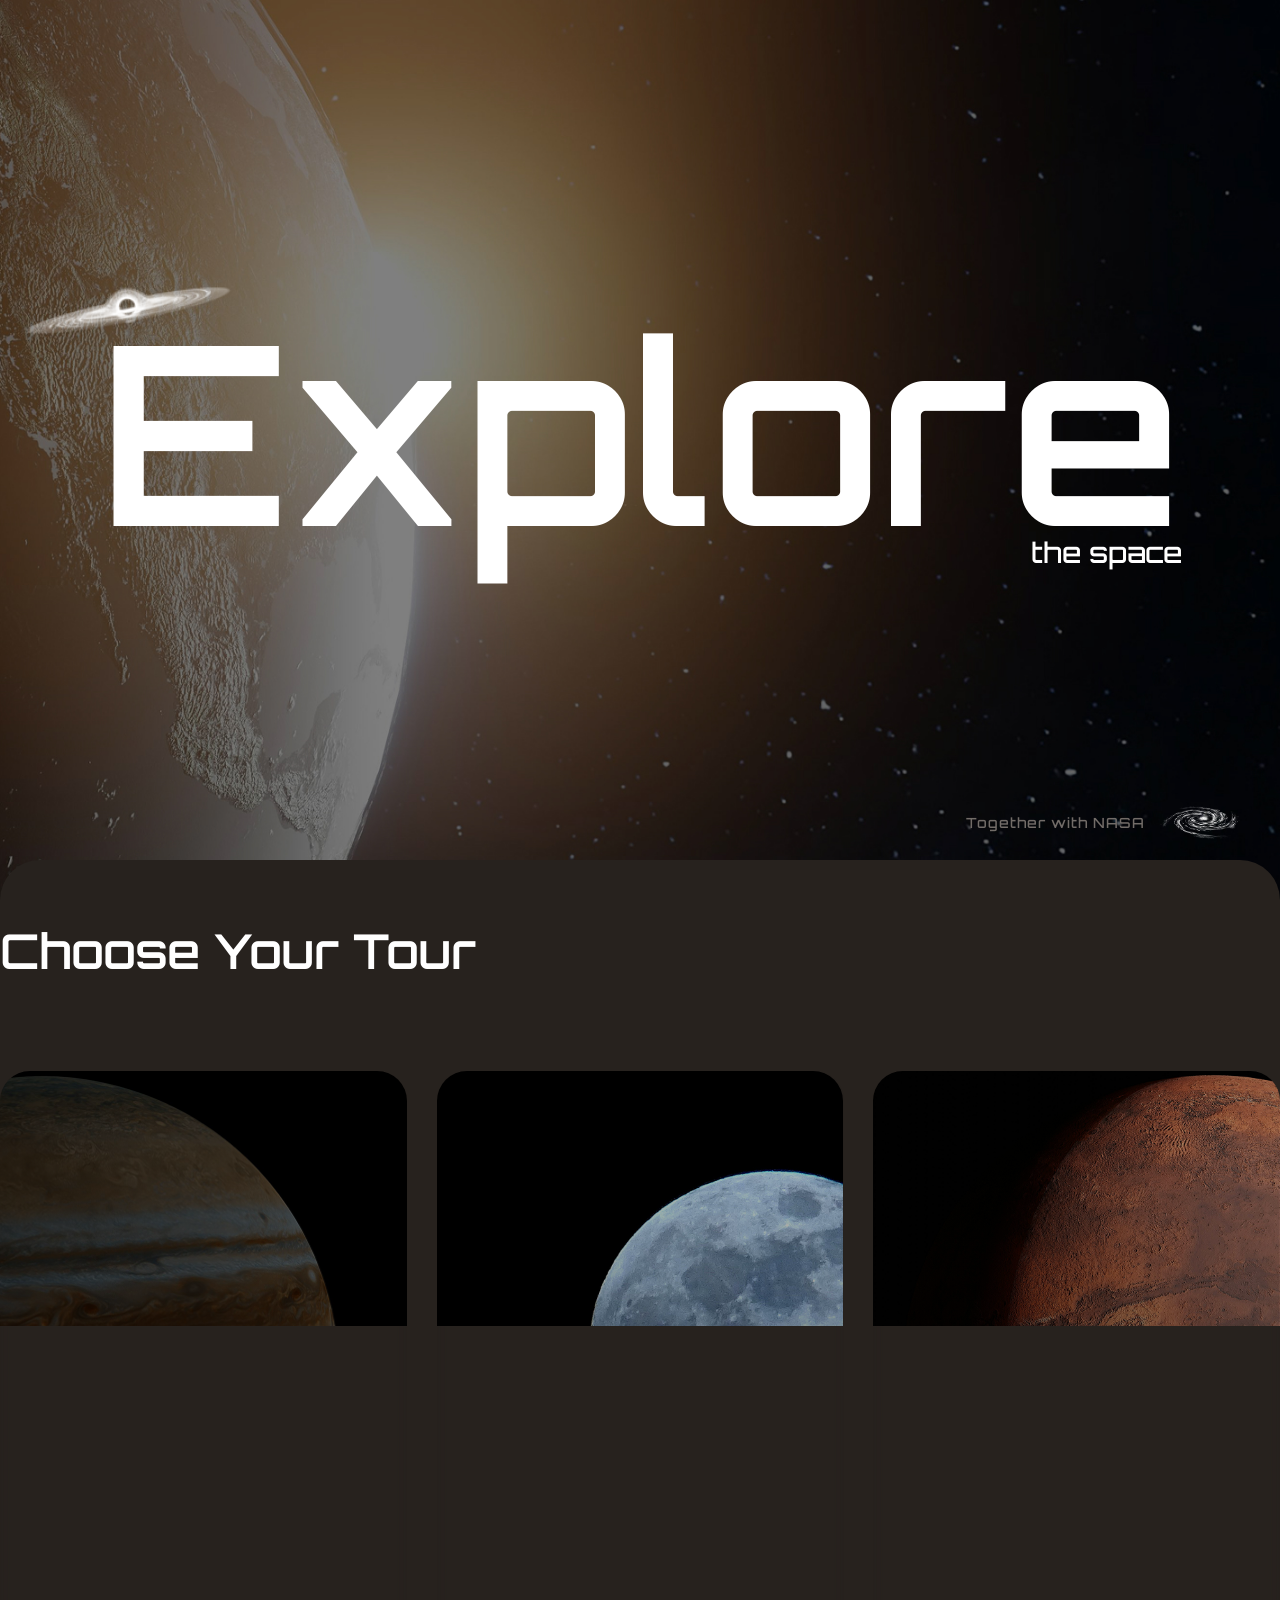
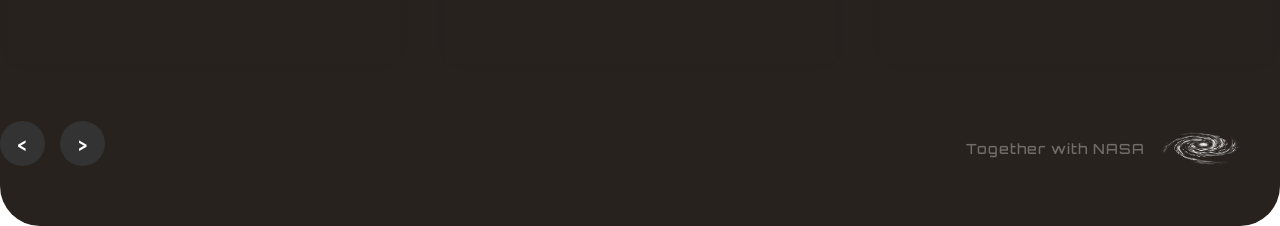
==== index.html @ 26c2b6c4 "s1" ====
<!DOCTYPE html>
<html lang="en">
<head>
    <meta charset="UTF-8">
    <meta name="viewport" content="width=device-width, initial-scale=1.0">
    <title>space</title>

<link rel="preconnect" href="https://fonts.googleapis.com">
<link rel="preconnect" href="https://fonts.gstatic.com" crossorigin>
<link href="https://fonts.googleapis.com/css2?family=Inter:ital,opsz,wght@0,14..32,100..900;1,14..32,100..900&family=Orbitron:wght@400..900&family=Tomorrow:ital,wght@0,100;0,200;0,300;0,400;0,500;0,600;0,700;0,800;0,900;1,100;1,200;1,300;1,400;1,500;1,600;1,700;1,800;1,900&display=swap" rel="stylesheet">

<link rel="stylesheet" href="css/normilize.css">
<link rel="stylesheet" href="css/layout.css">
<link rel="stylesheet" href="css/style.css">
<link rel="stylesheet" href="css/header.css">
<link rel="stylesheet" href="css/s1.css">

</head>
<body id="top">
    <nav>

    </nav>
        <header class="main-header">
    <div class="inside">
        <div class="title-group">
            <img src="img/element.png" alt="planet" class="planet-icon">
            <h1 class="main-title">Explore</h1>
            <span class="subtitle">the space</span>
        </div>
    </div>
    <div class="header-tag">
        <p>Together with NASA</p>
        <img src="img/galaxy.png" alt="galaxy icon">
    </div>
</header>


    <section id="s1">
        <div class="tours">

            <div class="title-wrapper">
   
             <h2 class="section-title">Choose Your Tour</h2>
             <div class="title-line"></div> 
            </div>

            <div class="tours-container">
            <div class="tour-card venus">
                <div class="card-content">
                    <h3>Venus</h3>
                    <p class="tour-date">Starts from 27 March | ⭐ 5.0 (15)</p>
                    <p class="tour-info">Venus is the second planet from the Sun, and the sixth largest planet. It’s the hottest planet in our solar system, so be ready to have a hot weekend!</p>
                </div>
            </div>

            <div class="tour-card moon">
                <div class="card-content">
                    <h3>Moon</h3>
                    <p class="tour-date">Starts from 15 April | ⭐ 4.3 (1498)</p>
                    <p class="tour-info">The Moon is the Earth's only natural satellite. The largest and most massive satellite in the Solar System.</p>
                </div>
                </div>

            <div class="tour-card mars">
                <div class="card-content">
                    <h3>Mars</h3>
                    <p class="tour-date">Starts from 3 March | ⭐ 4.6 (5968)</p>
                    <p class="tour-info">Mars is the fourth planet from the Sun, and the seventh largest. It’s the only planet we know of inhabited entirely by robots. Are you ready to visit them?</p>
                </div>
                </div>
        </div>

        <div class="tours-footer">

            <div class="header-tag">
        <p>Together with NASA</p>
        <img src="img/galaxy.png" alt="galaxy icon">
    </div>

            <div class="slider-controls">
                <button class="prev"> < </button>
                <button class="next"> > </button>
            </div>
        </div>
        </div>
    </section>




    <section id="2">
        <div class="inside">
            
        </div>
    </section>
    <section id="3">
        <div class="inside">
            
        </div>
    </section>
    <footer></footer>


</body>

</html>
---- css/normilize.css ----
*,
*::after, 
*::before {
    box-sizing: border-box; /* ширина блочних включає border i padding*/
    margin: 0;
    padding: 0; /*Внутрішні відступи*/
}
---- css/layout.css ----
:root {
    --main-colour: #27221E;                        /*Колір фону №1*/
    --main-dark-colour: #ccc;                        /*Колір основний для темних блоків*/
    --header-color: #FFFFFF;             /*Колір заголовків*/
     --text-main-color: #000;             /*Колір основного тексту*/
      --header-color-02: #3F3D3D;             /*Колір заголовків №2*/
    --main-dark-colour-02: #414159;                           /*Колір посилань*/
    --button-colour: #1D1D35;                           /*Колір кнопок*/
    --bg-secondary-color: #D5D5DD;               /*Колір фону №2*/
    --mob-padding: 20px;                           /*Відступи до контенту для смартфонів*/
    --tab-padding: 50px;                           /*Відступи до контенту для планшетів*/
    --max-width: 1380px;                           /*Обмеження ширини секції*/
}

html, body {
     font-family: "Inter", sans-serif;
  font-optical-sizing: auto;
  font-weight: weight;
  font-style: normal;
}

em, i, .italic{
    font-style: italic;
}

h1, h2, button {
    font-family: "Orbitron", sans-serif;
  font-optical-sizing: auto;
  font-weight: 600;
  font-style: normal;
}

h3, body, lead, caption {
  font-family: "Tomorrow", sans-serif;
  font-weight: 500;
  font-style: normal;
}


h1 { font-size: 18rem; }
h2 { font-size:1.5rem; }
h3 { font-size: 1.35rem; }
header > .inside, 
footer > .inside,
section > .inside {
    max-width: var(--max-width);
    margin-left: auto;
    margin-right: auto;
    padding-left: var(--tab-padding);
    padding-right: var(--tab-padding);
}

@media (max-width: 640px) {

    header > .inside, 
    footer > .inside,
    section > .inside {
        padding-left: var(--mob-padding);
        padding-right: var(--mob-padding);
}
}
---- css/header.css ----
.main-header {
    background-image: url('../img/space-bg.jpg'); 
    background-size: cover;
    background-position: center;
    background-repeat: no-repeat;
    min-height: 100vh; 
    display: flex;
    align-items: center;
    justify-content: center;
    position: relative;
    width: 100%;

}
.title-group {
    display: inline-flex;
    flex-direction: column; 
    align-items: flex-end; 
    position: relative;  
}

.planet-icon {
    position: absolute; 
    top: -100px;  
    left: -100px; 
    width: 250px; 
    height: 150px;  
    filter: brightness(1.2); 
}

.main-title {
    font-family: 'Orbitron', sans-serif; 
    font-size: 250px;
    color: white;
    margin: 0;
    line-height: 0.8; 
}

.subtitle {
    font-family: 'Orbitron', sans-serif;
    font-size: 28px;
    color: white; 
    text-transform: lowercase;
    margin-top: 5px; 
}

.header-tag {
    position: absolute; 
    bottom: 60px;
    right: 40px;
    display: flex;     
    align-items: center;
    gap: 15px;          
}

.header-tag p {
    color: #726C68; 
    font-family: 'Orbitron', sans-serif;
    font-size: 14px;
    letter-spacing: 1px;
    margin: 0;
}

.header-tag img {
    width: 80px;       
    height: auto;
}

@media (max-width: 1024px) {
    .main-title {
        font-size: 12vw; 
    }
    .planet-icon {
        width: 50px;
        top: 0;
    }
}

@media (max-width: 600px) {
    .main-title {
        font-size: 15vw; 
    }
    
    .subtitle {
        font-size: 16px; 
    }

    .planet-icon {
        width: 40px; 
        right: 0;
    }

    .header-tag {
        bottom: 15px;
        right: 15px;
        gap: 8px;
    }
    
    .header-tag p {
        font-size: 10px; 
    }
    
    .header-tag img {
        width: 30px;
    }
}
---- css/s1.css ----
.tours {
    background-color: var(--main-colour, #1D1915); 
    border-radius: 40px;       
    padding: 60px 0;           
    margin-top: -40px;       
    position: relative;     
    z-index: 5;             
}

.title-wrapper {
    display: flex;        
    align-items: center; 
    gap: 30px;             
    margin-bottom: 50px;   
}

.section-title {
    font-size: 3rem;     
    white-space: nowrap;   
    color: var(--header-color);
}

.title-line {
    flex-grow: 1;          
    height: 1px;
}


.tours-container {
    display: flex;
    justify-content: center; 
    gap: 30px;              
    margin-top: 40px;
}

.tour-card {
    background-image: linear-gradient(rgba(0,0,0,0.35), rgba(0,0,0,0.35));
    background-size: cover;
    background-position: center;
    background-repeat: no-repeat;
    backdrop-filter: blur(5px); 


    border-radius: 30px;
    padding: 30px;
    flex: 1;
    max-width: 430px;
    min-height: 600px;
    display: flex;
    flex-direction: column;
    justify-content: flex-end;
    overflow: hidden;
}


.venus { 
    background-image: linear-gradient(rgba(0,0,0,0.2), rgba(0,0,0,0.7)), 
                      url('../img/venus.png'); 
}

.moon { 
    background-image: linear-gradient(rgba(0,0,0,0.2), rgba(0,0,0,0.7)), 
                      url('../img/moon.png'); 
}

.mars { 
    background-image: linear-gradient(rgba(0,0,0,0.2), rgba(0,0,0,0.7)), 
                      url('../img/mars.png'); 
}



.section-title {
    font-size: 3rem;
    margin-bottom: 40px;
    
}





.tours-footer {
    display: flex;
    justify-content: space-between; 
    align-items: center;
    margin-top: 50px;
}


.slider-controls {
    display: flex;
    gap: 15px;           
}

.slider-controls button {
    background-color: #333;  
    color: white;
    border: none;
    border-radius: 50%;    
    width: 45px;
    height: 45px;
    font-size: 18px;
    cursor: pointer;
    transition: 0.3s;
    display: flex;
    align-items: center;
    justify-content: center;
}
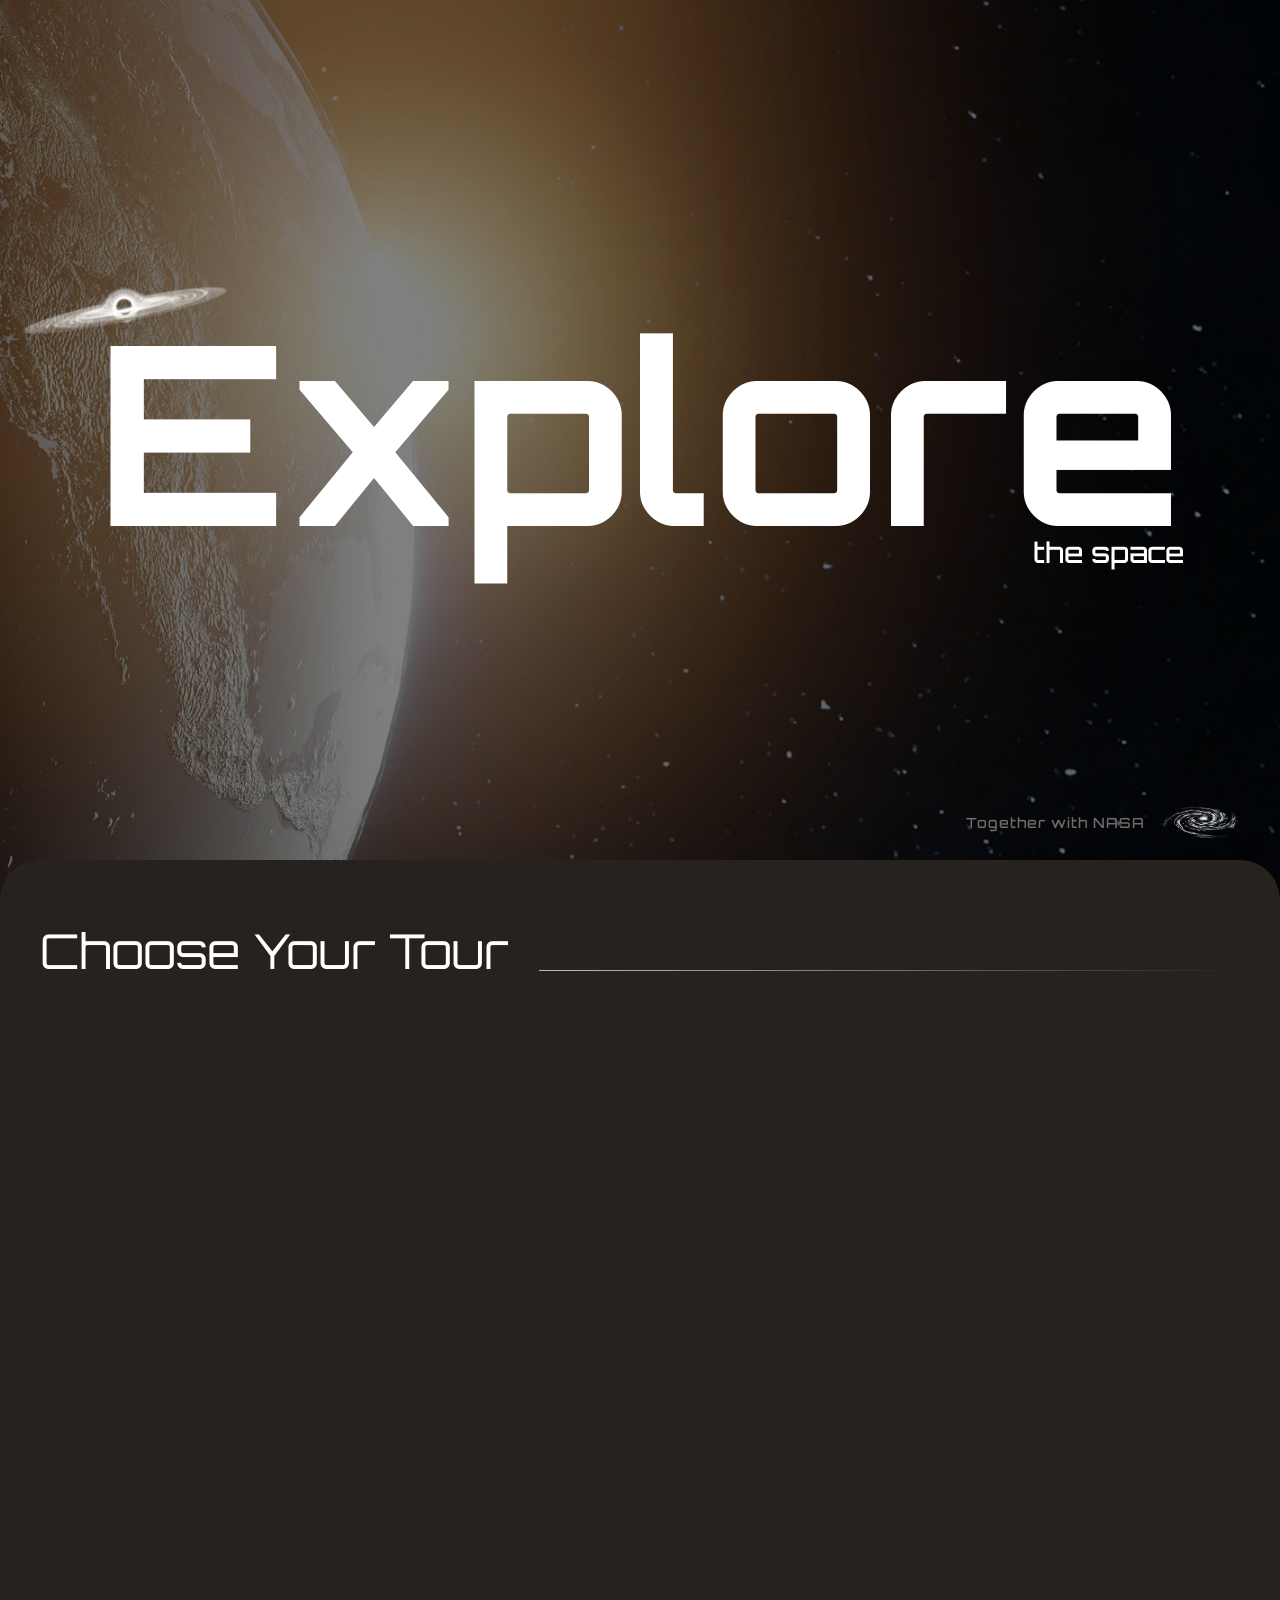
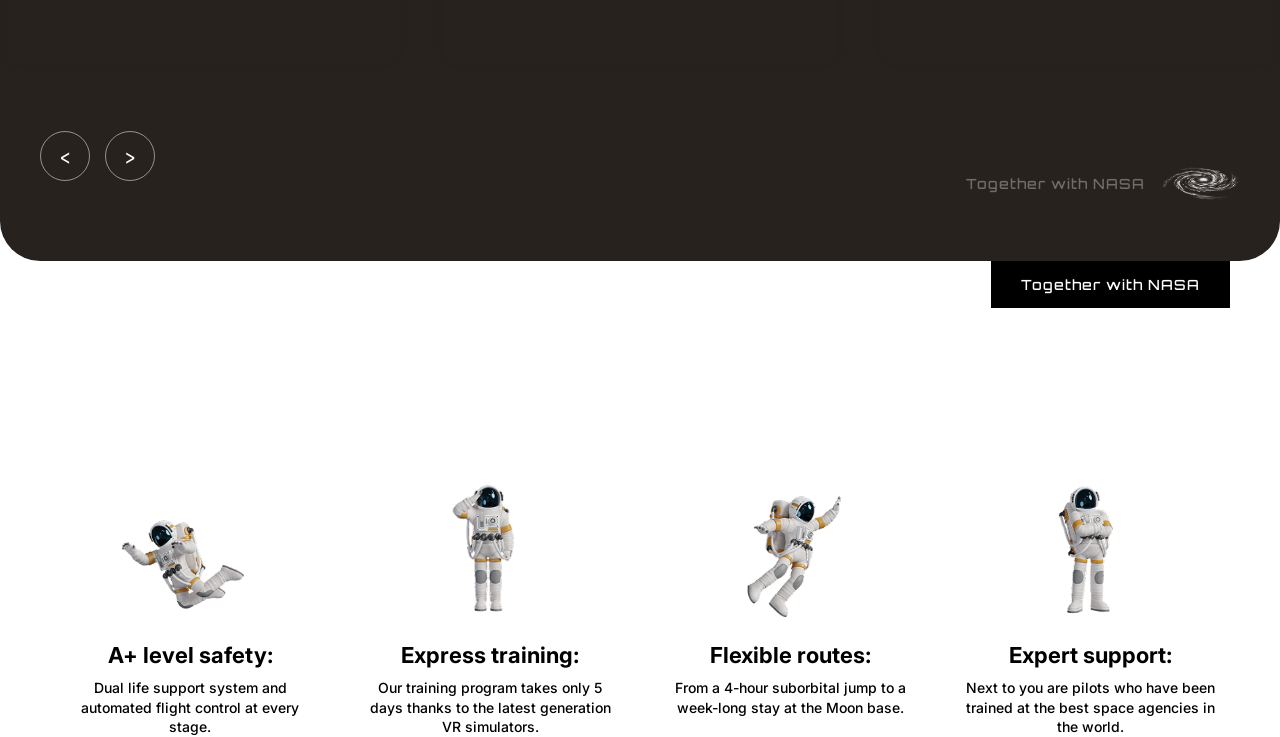
==== commit a4bcef2e: "s2" ====
--- a/index.html
+++ b/index.html
@@ -14,6 +14,7 @@
 <link rel="stylesheet" href="css/style.css">
 <link rel="stylesheet" href="css/header.css">
 <link rel="stylesheet" href="css/s1.css">
+<link rel="stylesheet" href="css/s2.css">
 
 </head>
 <body id="top">
@@ -90,9 +91,52 @@
 
     <section id="2">
         <div class="inside">
+            <div class="why-us-header">
+            <div class="title-wrapper">
+                <h2 class="section-title">Why Us?</h2>
+                <div class="title-line"></div>
+            </div>
             
+            <div class="nasa-black-box">
+                Together with NASA
+            </div>
+        </div>
+
+
+            <div class="features-grid">
+            
+            <div class="feature-item">
+                <img src="img/astro1.png" alt="Safety">
+                <h3>A+ level safety:</h3>
+                <p>Dual life support system and automated flight control at every stage.</p>
+            </div>
+
+            <div class="feature-item">
+                <img src="img/astro2.png" alt="Training">
+                <h3>Express training:</h3>
+                <p>Our training program takes only 5 days thanks to the latest generation VR simulators.</p>
+            </div>
+
+            <div class="feature-item">
+                <img src="img/astro3.png" alt="Routes">
+                <h3>Flexible routes:</h3>
+                <p>From a 4-hour suborbital jump to a week-long stay at the Moon base.</p>
+            </div>
+
+            <div class="feature-item">
+                <img src="img/astro4.png" alt="Support">
+                <h3>Expert support:</h3>
+                <p>Next to you are pilots who have been trained at the best space agencies in the world.</p>
+            </div>
+
+        </div>
         </div>
     </section>
+
+
+
+
+
     <section id="3">
         <div class="inside">
             
--- a/css/layout.css
+++ b/css/layout.css
@@ -23,14 +23,28 @@
     font-style: italic;
 }
 
-h1, h2, button {
+h1, {
     font-family: "Orbitron", sans-serif;
   font-optical-sizing: auto;
   font-weight: 600;
   font-style: normal;
 }
 
-h3, body, lead, caption {
+h2, button {
+    font-family: "Orbitron", sans-serif;
+  font-optical-sizing: auto;
+  font-weight: 200;
+  font-style: normal;
+}
+
+h3 {
+  font-family: "Tomorrow", sans-serif;
+  font-weight: 500;
+  font-style: medium;
+}
+
+
+body, lead, caption {
   font-family: "Tomorrow", sans-serif;
   font-weight: 500;
   font-style: normal;
--- a/css/s1.css
+++ b/css/s1.css
@@ -4,28 +4,33 @@
 .tours {
     background-color: var(--main-colour, #1D1915); 
     border-radius: 40px;       
-    padding: 60px 0;           
-    margin-top: -40px;       
+    padding: 60px 0 80px;           
+    margin-top: -40px;      
     position: relative;     
-    z-index: 5;             
-}
+    z-index: 5;        
+}     
+           
+
 
 .title-wrapper {
     display: flex;        
     align-items: center; 
-    gap: 30px;             
+    gap: 30px;      
+    padding: 0 40px;       
     margin-bottom: 50px;   
 }
 
 .section-title {
-    font-size: 3rem;     
+    font-size: 3.5rem;     
     white-space: nowrap;   
     color: var(--header-color);
+    margin: 0;
 }
 
 .title-line {
     flex-grow: 1;          
     height: 1px;
+    background: linear-gradient(90deg, rgba(255,255,255,0.7) 0%, rgba(255,255,255,0) 100%);
 }
 
 
@@ -87,23 +92,24 @@
     display: flex;
     justify-content: space-between; 
     align-items: center;
-    margin-top: 50px;
+    margin-top: 60px;
+    padding: 0 40px; 
 }
 
 
 .slider-controls {
     display: flex;
-    gap: 15px;           
+    gap: 15px;      
 }
 
 .slider-controls button {
-    background-color: #333;  
-    color: white;
-    border: none;
-    border-radius: 50%;    
-    width: 45px;
-    height: 45px;
-    font-size: 18px;
+    background: transparent;  
+    color:var(--header-color,#FFFFFF);         
+    border: 1px solid rgba(255,255,255,0.5); 
+    border-radius: 50%;     
+    width: 50px;            
+    height: 50px;
+    font-size: 20px;        
     cursor: pointer;
     transition: 0.3s;
     display: flex;
@@ -111,3 +117,42 @@
     justify-content: center;
 }
 
+.card-content {
+    display: flex;
+    flex-direction: column;
+}
+
+.card-content h3 {
+    font-family: 'Tomorrow', sans-serif;
+    font-size: 28px;
+    margin-top: auto;
+    font-weight: 500;
+    margin-bottom: 8px;
+    color: var(--header-color,#FFFFFF);
+}
+
+
+.tour-date {
+    font-family: 'Inter', sans-serif;
+    font-size: 18px;
+    font-weight: 200;
+    color:var(--header-color,#FFFFFF);
+    margin-bottom: 15px;
+    display: flex;
+    align-items: center;
+    gap: 8px;
+}
+
+
+
+.tour-info {
+    font-family: 'Inter', sans-serif;
+    color:var(--header-color,#FFFFFF);
+    font-size: 14px;
+    font-weight: 200;
+    line-height: 1.5;      
+    max-width: 90%;      
+    height: 65px; 
+    overflow: hidden;
+}
+
--- a/css/s2.css
+++ b/css/s2.css
@@ -0,0 +1,87 @@
+.why-us {
+    background-color: var(--header-color,#FFFFFF); 
+    padding: 80px 0;
+    color: var(--text-main-color, #000); 
+}
+
+
+.why-us-header {
+    display: flex;
+    justify-content: space-between;
+    align-items: flex-start;
+    margin-bottom: 60px;
+}
+
+.why-us .title-wrapper {
+    flex-grow: 1;
+    margin-bottom: 0;
+}
+
+
+.why-us .title-line {
+    background: linear-gradient(90deg, #000 0%, rgba(0,0,0,0) 100%);
+}
+.why-us .section-title {
+    font-size: 3.5rem;     
+    white-space: nowrap;   
+    color: var(--text-main-color, #000);
+    margin: 0
+}
+
+
+.nasa-black-box {
+    background-color: var(--text-main-color, #000);
+    color: var(--header-color,#FFFFFF);
+    padding: 15px 30px;
+    font-family: 'Orbitron', sans-serif;
+    font-size: 14px;
+    letter-spacing: 1px;
+    margin-left: 40px;
+}
+
+
+.features-grid {
+    display: flex;
+    justify-content: space-between;
+    gap: 20px;
+}
+
+.feature-item {
+    flex: 1;
+    text-align: center; 
+    display: flex;
+    flex-direction: column;
+    align-items: center;
+}
+
+.feature-item img {
+    height: 150px; 
+    width: auto;
+    margin-bottom: 20px;
+}
+
+.feature-item h3 {
+    font-family: "Inter", sans-serif;
+    font-weight: 700;
+    font-size: 22px;
+    margin-bottom: 10px;
+    color: var(--text-main-color, #000);
+}
+
+.feature-item p {
+    font-family: "Inter", sans-serif;
+    font-size: 14px;
+    line-height: 1.4;
+    color: var(--text-main-color, #000);
+    max-width: 250px; 
+}
+
+.why-us .title-line {
+    background: linear-gradient(90deg, #000 0%, rgba(0,0,0,0) 100%);
+}
+.why-us .section-title {
+    font-size: 3.5rem;     
+    white-space: nowrap;   
+    color: var(--text-main-color, #000);
+    margin: 0
+}
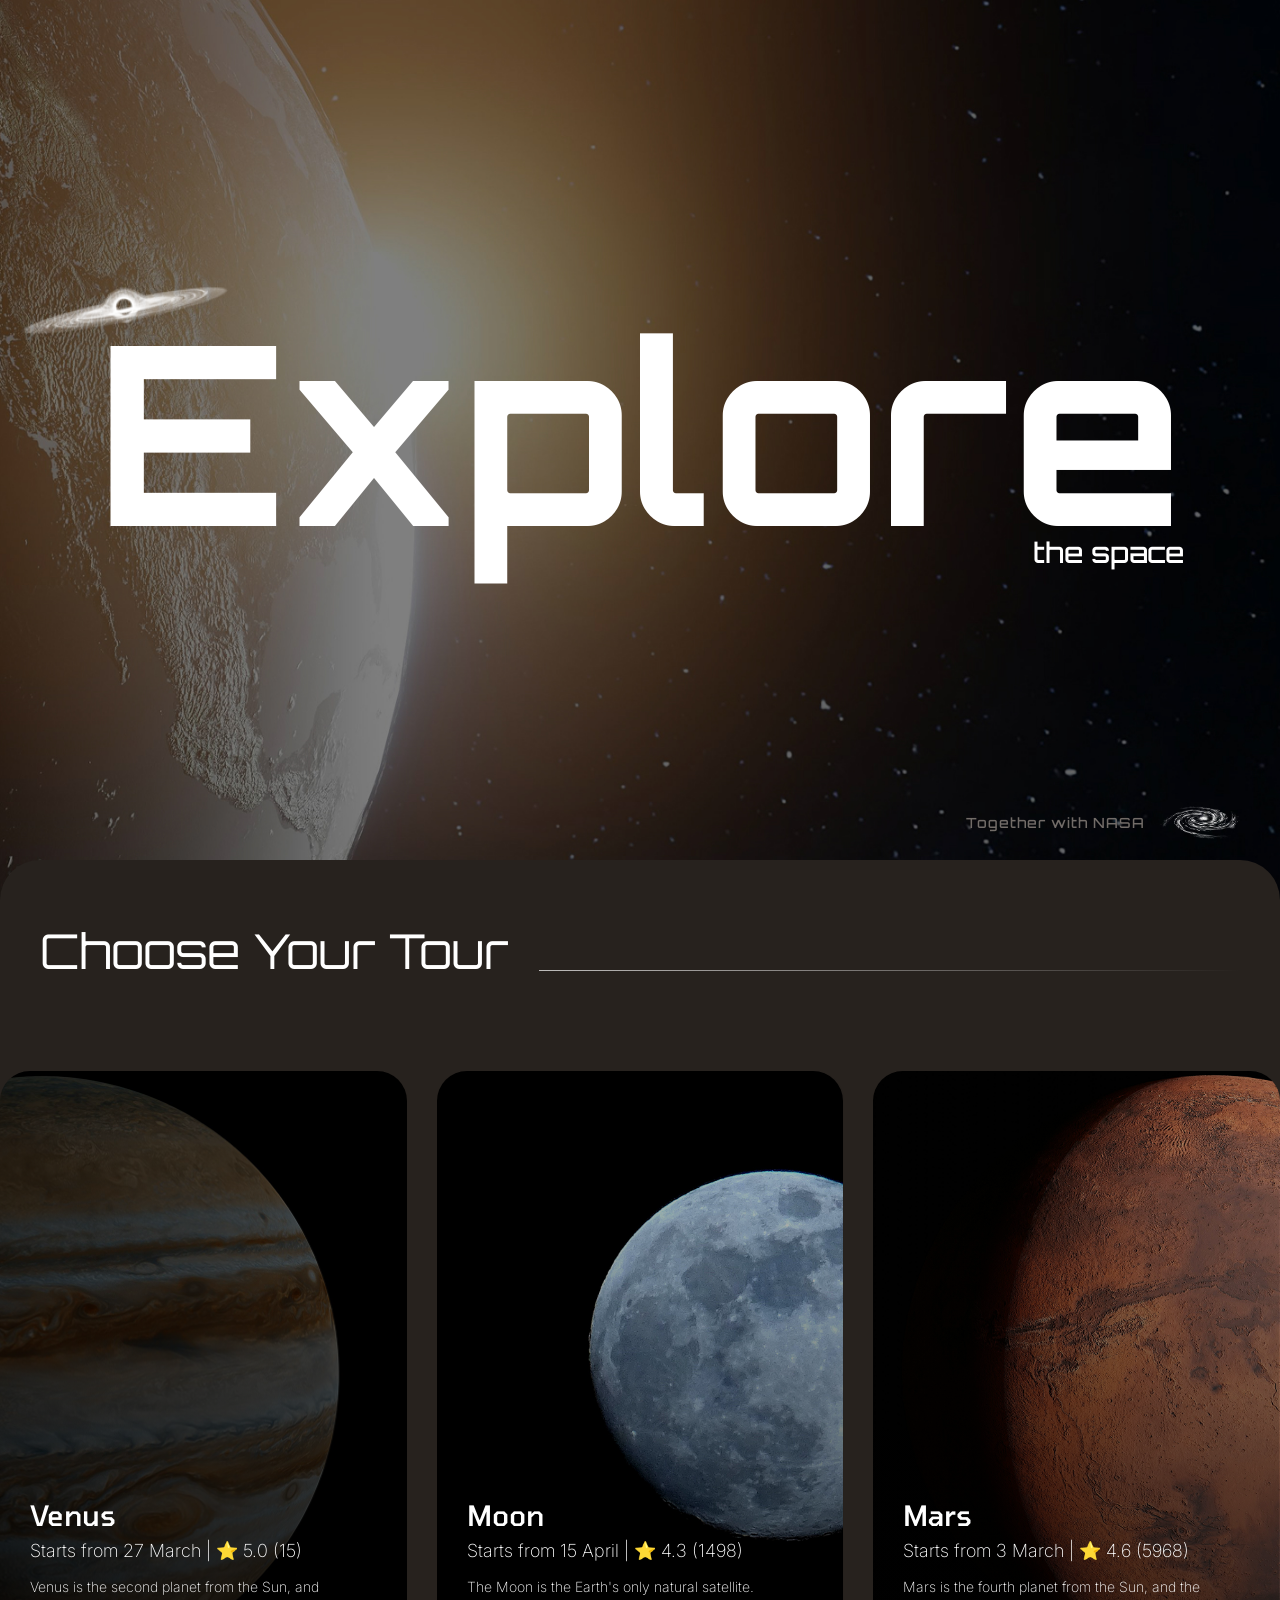
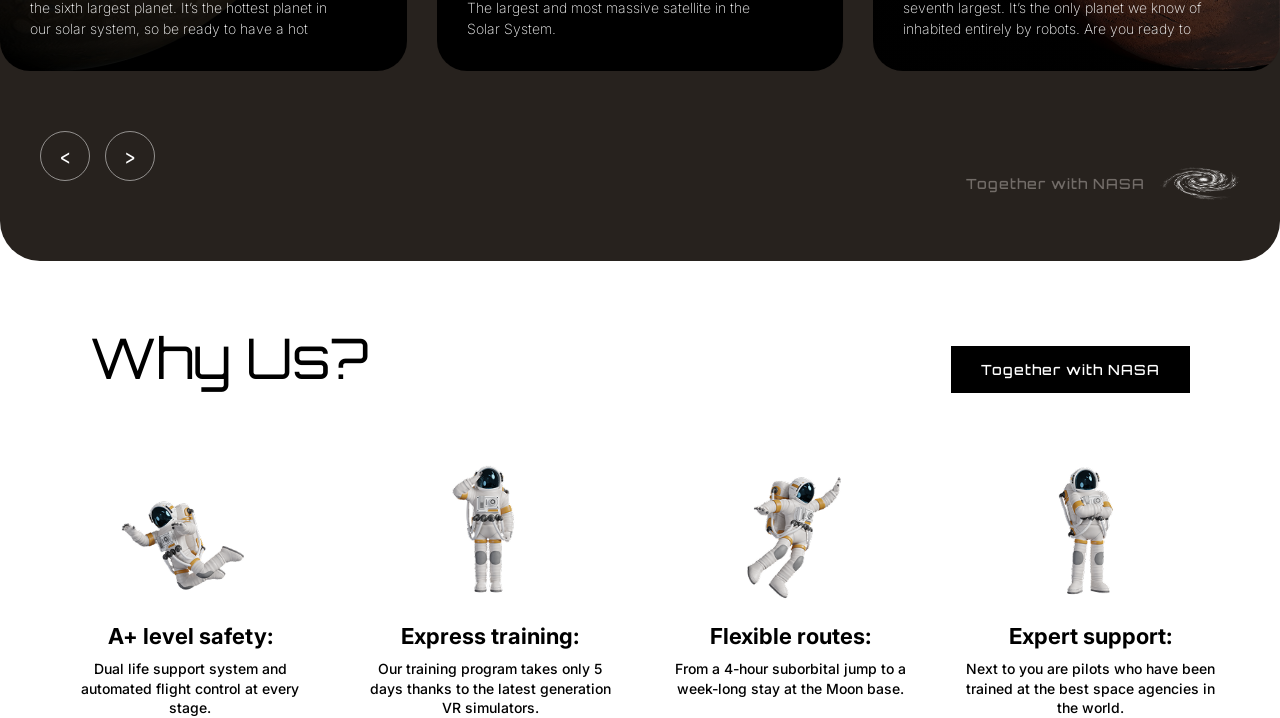
==== commit 17c9e6d5: "new s2" ====
--- a/index.html
+++ b/index.html
@@ -89,12 +89,12 @@
 
 
 
-    <section id="2">
+    <section id="s2">
         <div class="inside">
+            <div class="s2-title-line"></div>
             <div class="why-us-header">
-            <div class="title-wrapper">
-                <h2 class="section-title">Why Us?</h2>
-                <div class="title-line"></div>
+            <div class="s2-title-wrapper">
+                <h2 class="s2-section-title">Why Us?</h2>
             </div>
             
             <div class="nasa-black-box">
@@ -137,7 +137,7 @@
 
 
 
-    <section id="3">
+    <section id="s3">
         <div class="inside">
             
         </div>
--- a/css/s2.css
+++ b/css/s2.css
@@ -1,31 +1,37 @@
-.why-us {
-    background-color: var(--header-color,#FFFFFF); 
-    padding: 80px 0;
-    color: var(--text-main-color, #000); 
-}
+
+
 
 
 .why-us-header {
     display: flex;
     justify-content: space-between;
-    align-items: flex-start;
+    align-items: flex-end;
+    padding: 0 40px;
+    margin-top: 60px;
     margin-bottom: 60px;
+    width: 100%;     
 }
 
-.why-us .title-wrapper {
+.s2-title-wrapper {
+   display: flex;         
+    align-items: center;  
+    gap: 30px;            
     flex-grow: 1;
-    margin-bottom: 0;
 }
 
 
-.why-us .title-line {
-    background: linear-gradient(90deg, #000 0%, rgba(0,0,0,0) 100%);
+.s2-title-line {
+  flex-grow: 1;          
+    height: 1px;
+    background: linear-gradient(90deg, rgba(255,255,255,0) 0%, rgba(255,255,255,0.7) 100%);
 }
-.why-us .section-title {
+
+
+.s2-section-title {
     font-size: 3.5rem;     
-    white-space: nowrap;   
+ 
     color: var(--text-main-color, #000);
-    margin: 0
+    margin: 0;
 }
 
 
@@ -75,13 +81,3 @@
     color: var(--text-main-color, #000);
     max-width: 250px; 
 }
-
-.why-us .title-line {
-    background: linear-gradient(90deg, #000 0%, rgba(0,0,0,0) 100%);
-}
-.why-us .section-title {
-    font-size: 3.5rem;     
-    white-space: nowrap;   
-    color: var(--text-main-color, #000);
-    margin: 0
-}
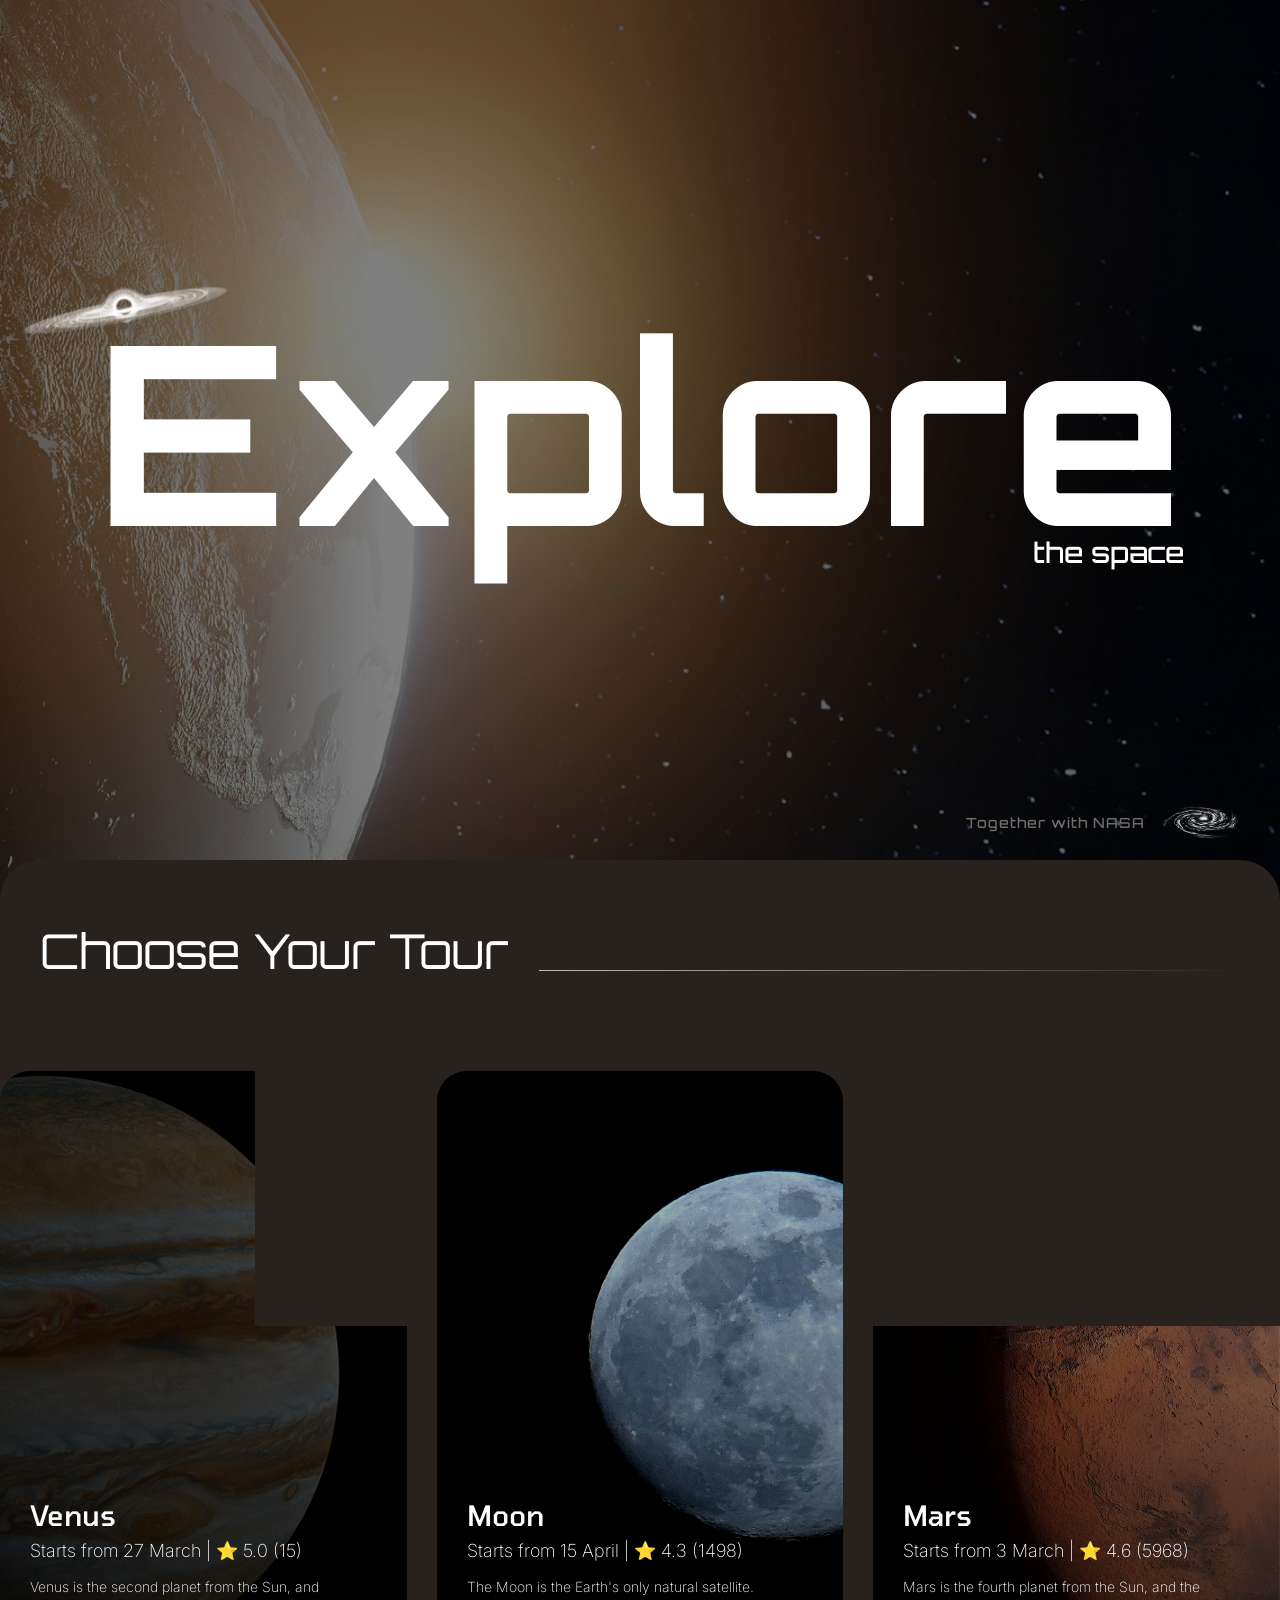
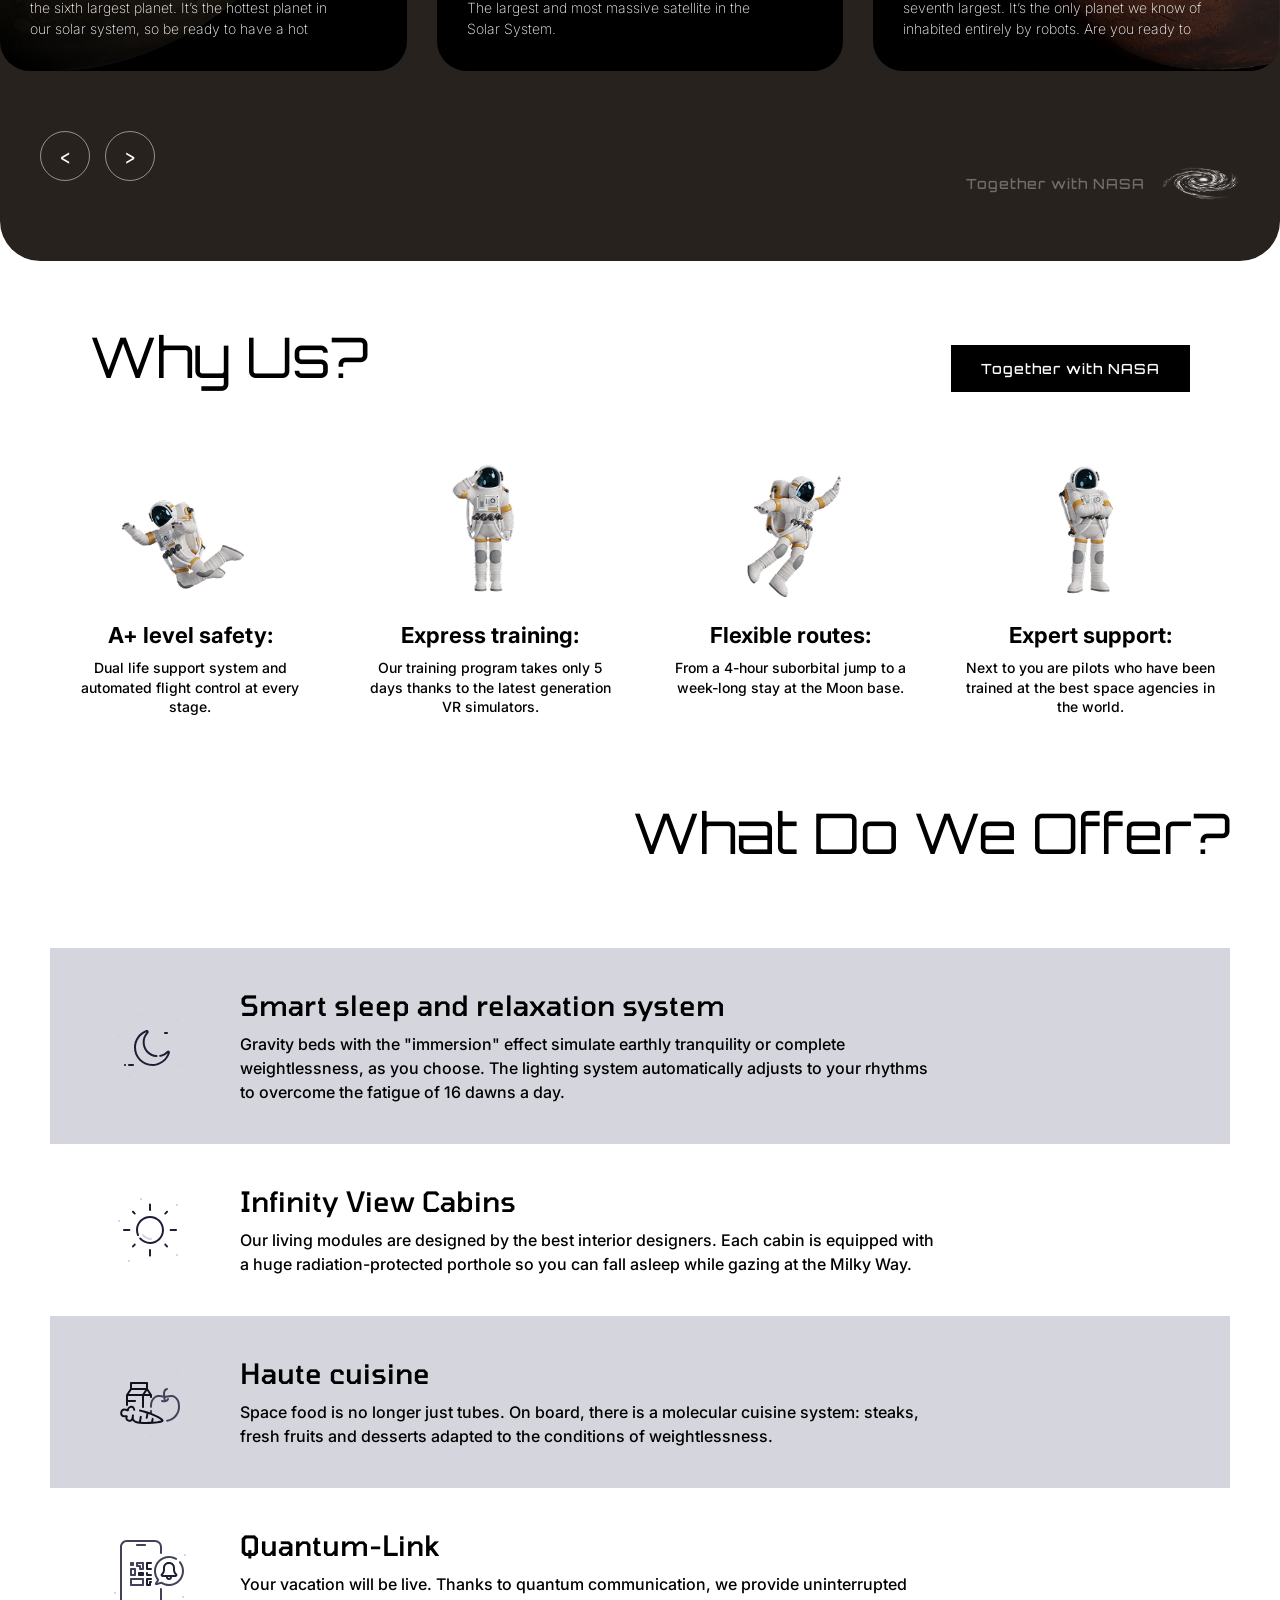
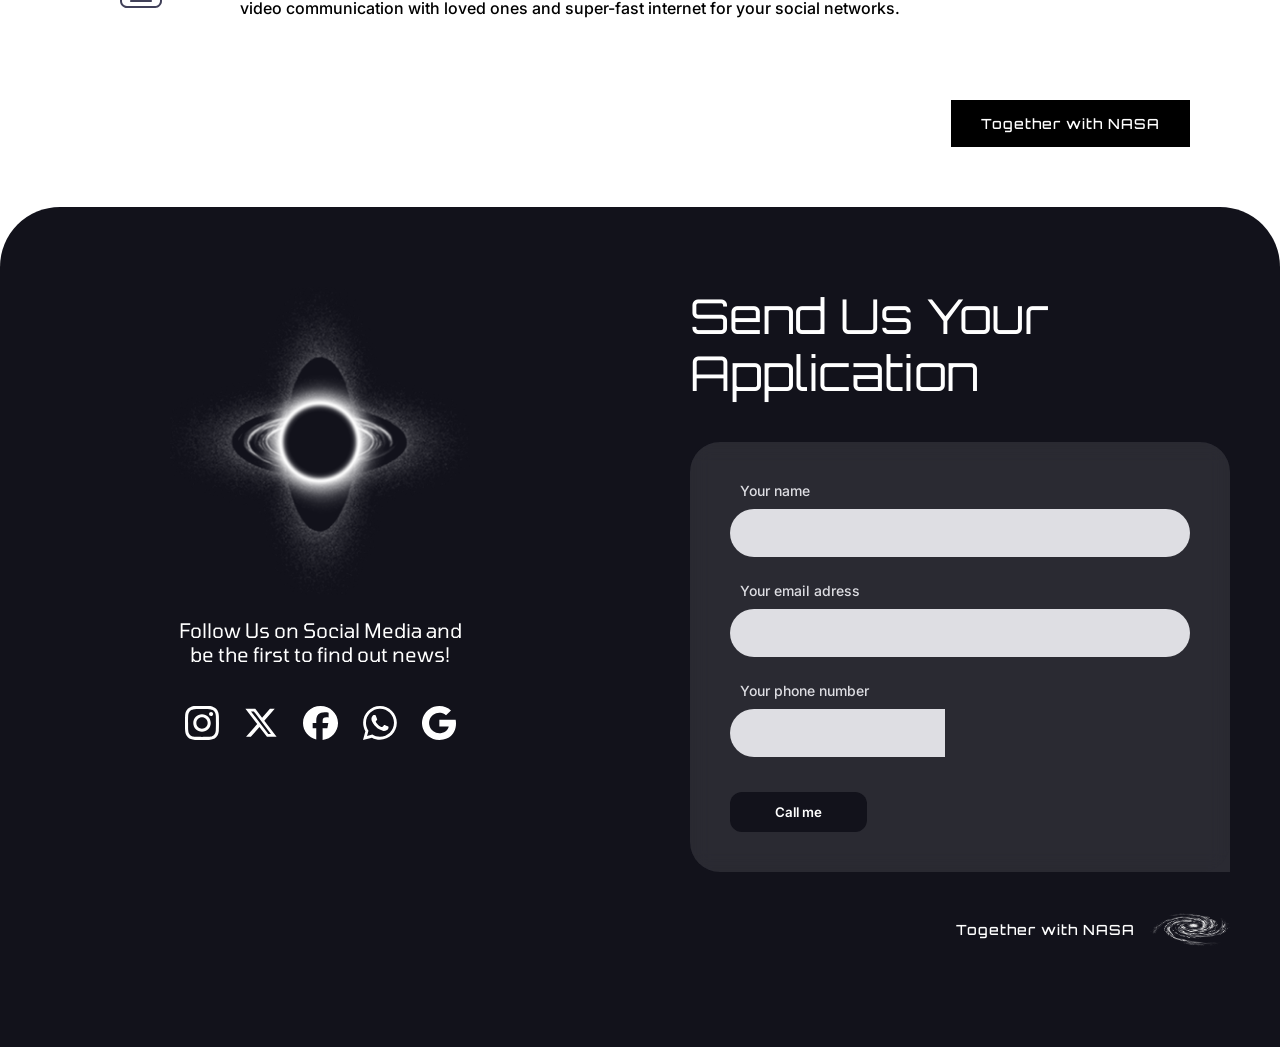
==== commit 3d0e73f6: "footer" ====
--- a/index.html
+++ b/index.html
@@ -15,6 +15,8 @@
 <link rel="stylesheet" href="css/header.css">
 <link rel="stylesheet" href="css/s1.css">
 <link rel="stylesheet" href="css/s2.css">
+<link rel="stylesheet" href="css/s3.css">
+<link rel="stylesheet" href="css/footer.css">
 
 </head>
 <body id="top">
@@ -91,7 +93,6 @@
 
     <section id="s2">
         <div class="inside">
-            <div class="s2-title-line"></div>
             <div class="why-us-header">
             <div class="s2-title-wrapper">
                 <h2 class="s2-section-title">Why Us?</h2>
@@ -139,10 +140,98 @@
 
     <section id="s3">
         <div class="inside">
+            <div class="offer-header">
+            <h2 class="s3-section-title">What Do We Offer?</h2>
+        </div>
+
+        <div class="offers-list">
+            <div class="offer-item active"> <img src="img/moon.svg" alt="Sleep">
+                <div class="offer-text">
+                    <h3>Smart sleep and relaxation system</h3>
+                    <p>Gravity beds with the "immersion" effect simulate earthly tranquility or complete weightlessness, as you choose. The lighting system automatically adjusts to your rhythms to overcome the fatigue of 16 dawns a day.</p>
+                </div>
+            </div>
+
+            <div class="offer-item">
+                <img src="img/sun.svg" alt="Cabins">
+                <div class="offer-text">
+                    <h3>Infinity View Cabins</h3>
+                    <p>Our living modules are designed by the best interior designers. Each cabin is equipped with a huge radiation-protected porthole so you can fall asleep while gazing at the Milky Way.</p>
+                </div>
+            </div>
+
+            <div class="offer-item active">
+                <img src="img/food.svg" alt="Cuisine">
+                <div class="offer-text">
+                    <h3>Haute cuisine</h3>
+                    <p>Space food is no longer just tubes. On board, there is a molecular cuisine system: steaks, fresh fruits and desserts adapted to the conditions of weightlessness.</p>
+                </div>
+            </div>
+
+            <div class="offer-item">
+                <img src="img/application.svg" alt="Quantum">
+                <div class="offer-text">
+                    <h3>Quantum-Link</h3>
+                    <p>Your vacation will be live. Thanks to quantum communication, we provide uninterrupted video communication with loved ones and super-fast internet for your social networks.</p>
+                </div>
+            </div>
+        </div>
+
+        <div class="offer-footer">
+            <div class="nasa-black-box">Together with NASA</div>
+        </div>
+        </div>
+    </section>
+
+
+
+    <footer>
+
+        <div class="inside footer-container">
+        
+        <div class="footer-left">
+            <div class="black-hole-img">
+                <img src="img/black-hole.png" alt="Black Hole">
+            </div>
+            <p>Follow Us on Social Media and be the first to find out news!</p>
+            <div class="social-icons">
+                <a href="#"><img src="img/inst.svg" alt="Instagram"></a>
+                <a href="#"><img src="img/x.svg" alt="X"></a>
+                <a href="#"><img src="img/fb.svg" alt="Facebook"></a>
+                <a href="#"><img src="img/wa.svg" alt="WhatsApp"></a>
+                <a href="#"><img src="img/google.svg" alt="Google"></a>
+            </div>
+        </div>
+
+        <div class="footer-right">
+            <h2 class="footer-title">Send Us Your Application</h2>
             
-        </div>
-    </section>
-    <footer></footer>
+            <form class="application-form">
+                <div class="input-group">
+                    <label>Your name</label>
+                    <input type="text" placeholder="">
+                </div>
+                <div class="input-group">
+                    <label>Your email adress</label>
+                    <input type="email" placeholder="">
+                </div>
+                <div class="input-group">
+                    <label>Your phone number</label>
+                    <input type="tel" placeholder="">
+                </div>
+                <button type="submit" class="btn-call">Call me</button>
+            </form>
+
+            <div class="footer-nasa">
+                <span>Together with NASA</span>
+                <img src="img/galaxy.png" alt="galaxy icon">
+            </div>
+        </div>
+
+    </div>
+
+        
+    </footer>
 
 
 </body>
--- a/css/layout.css
+++ b/css/layout.css
@@ -7,6 +7,7 @@
     --main-dark-colour-02: #414159;                           /*Колір посилань*/
     --button-colour: #1D1D35;                           /*Колір кнопок*/
     --bg-secondary-color: #D5D5DD;               /*Колір фону №2*/
+    --main-dark-colour: #0F101D; 
     --mob-padding: 20px;                           /*Відступи до контенту для смартфонів*/
     --tab-padding: 50px;                           /*Відступи до контенту для планшетів*/
     --max-width: 1380px;                           /*Обмеження ширини секції*/
--- a/css/s2.css
+++ b/css/s2.css
@@ -17,13 +17,6 @@
     align-items: center;  
     gap: 30px;            
     flex-grow: 1;
-}
-
-
-.s2-title-line {
-  flex-grow: 1;          
-    height: 1px;
-    background: linear-gradient(90deg, rgba(255,255,255,0) 0%, rgba(255,255,255,0.7) 100%);
 }
 
 
--- a/css/s3.css
+++ b/css/s3.css
@@ -0,0 +1,60 @@
+.offer-header {
+    display: flex;
+    justify-content: flex-end; 
+    margin-bottom: 80px;
+    margin-top: 80px;
+}
+
+.s3-section-title {
+    color: var(--text-main-color, #000);
+    font-size: 3.5rem;
+    text-align: right;
+}
+
+
+.offers-list {
+    display: flex;
+    flex-direction: column;
+    gap: 0; 
+}
+
+.offer-item {
+    display: flex;
+    align-items: center;
+    padding: 40px 60px;
+    gap: 50px;
+}
+
+
+.offer-item.active {
+    background-color: var(--bg-secondary-color, #D5D5DD); 
+}
+
+.offer-item img {
+    width: 80px;
+    height: auto;
+}
+
+.offer-text h3 {
+    font-weight: 700;
+    font-size: 28px;
+    margin-bottom: 10px;
+    color: var(--text-main-color, #000);
+    font-weight: 450;
+}
+
+.offer-text p {
+    font-family: "Inter", sans-serif;
+    max-width: 700px;
+    line-height: 1.5;
+    color: var(--text-main-color, #000);
+}
+
+
+.offer-footer {
+    display: flex;
+    justify-content: flex-end;
+    margin-top: 40px;
+    margin-bottom: 40px;
+    padding-right: 40px;
+}
--- a/css/footer.css
+++ b/css/footer.css
@@ -0,0 +1,142 @@
+footer {
+    background-color: #12121B !important; 
+    border-radius: 60px 60px 0 0; 
+    margin-top: 60px;  
+    padding: 80px 0 40px;   
+    padding-bottom: 100px;   
+    position: relative;
+    z-index: 10;
+    color: #ffffff;
+    width: 100%;
+}
+
+
+.footer-container {
+    display: flex;
+    justify-content: space-between;
+    align-items: flex-start;       
+    gap: 100px;                
+}
+
+.footer-left {
+    flex: 1;
+    display: flex;
+    flex-direction: column; 
+    align-items: center;  
+    text-align: center;   
+}
+
+.black-hole-img {
+    margin-bottom: 20px;    
+}
+
+.black-hole-img img {
+    width: 300px;          
+    height: auto;
+}
+
+.footer-left p {
+    font-family: "Tomorrow", sans-serif;
+  font-weight: 400;
+  font-style: medium;
+    font-size: 20px;
+    color: var(--header-color, #FFFFFF);
+    max-width: 300px;       
+    margin-bottom: 40px;  
+}
+
+.social-icons {
+    display: flex;
+    justify-content: center; 
+    gap: 25px;             
+}
+
+
+
+.footer-right {
+    flex: 1;
+    display: flex;
+    flex-direction: column;
+    align-items: flex-start; 
+}
+
+
+.footer-title {
+    font-size: 3rem;
+    margin-bottom: 40px;
+    line-height: 1.2;
+}
+
+.application-form {
+    background: rgba(255, 255, 255, 0.1);
+    backdrop-filter: blur(10px);      
+    padding: 40px;
+    border-radius: 30px;               
+    width: 100%;
+    max-width: 550px;                 
+}
+
+.input-group {
+    margin-bottom: 25px;
+    display: flex;
+    flex-direction: column;
+}
+
+.input-group label {
+    font-family: 'Inter', sans-serif;
+    font-size: 14px;
+    color: #DEDEE3;
+    margin-bottom: 10px;
+    margin-left: 10px; 
+}
+
+.input-group input {
+    width: 100%;
+    padding: 15px 25px;
+    background: #DEDEE3;   
+    border: none;
+    border-radius: 50px;   
+    font-size: 16px;
+    outline: none;
+}
+
+.btn-call {
+    background-color: #12121B; 
+    color: #FFFFFF;
+    padding: 12px 45px;
+    border: none;
+    border-radius: 12px;
+    font-family: 'Inter', sans-serif;
+    font-weight: 600;
+    cursor: pointer;
+    align-self: flex-end;  
+    margin-top: 10px;
+    transition: 0.3s;
+}
+
+.btn-call:hover {
+    background-color: #242435;
+}
+
+
+.footer-nasa {
+    margin-top: 40px;
+    display: flex;
+    align-items: center;
+    justify-content: flex-end;
+    width: 100%;
+    max-width: 550px;
+    gap: 15px;
+}
+
+.footer-nasa span {
+    font-family: 'Orbitron', sans-serif;
+    font-size: 14px;
+    letter-spacing: 1px;
+    color: #FFFFFF;
+}
+
+.footer-nasa img {
+    width: 80px; 
+    height: auto;
+}
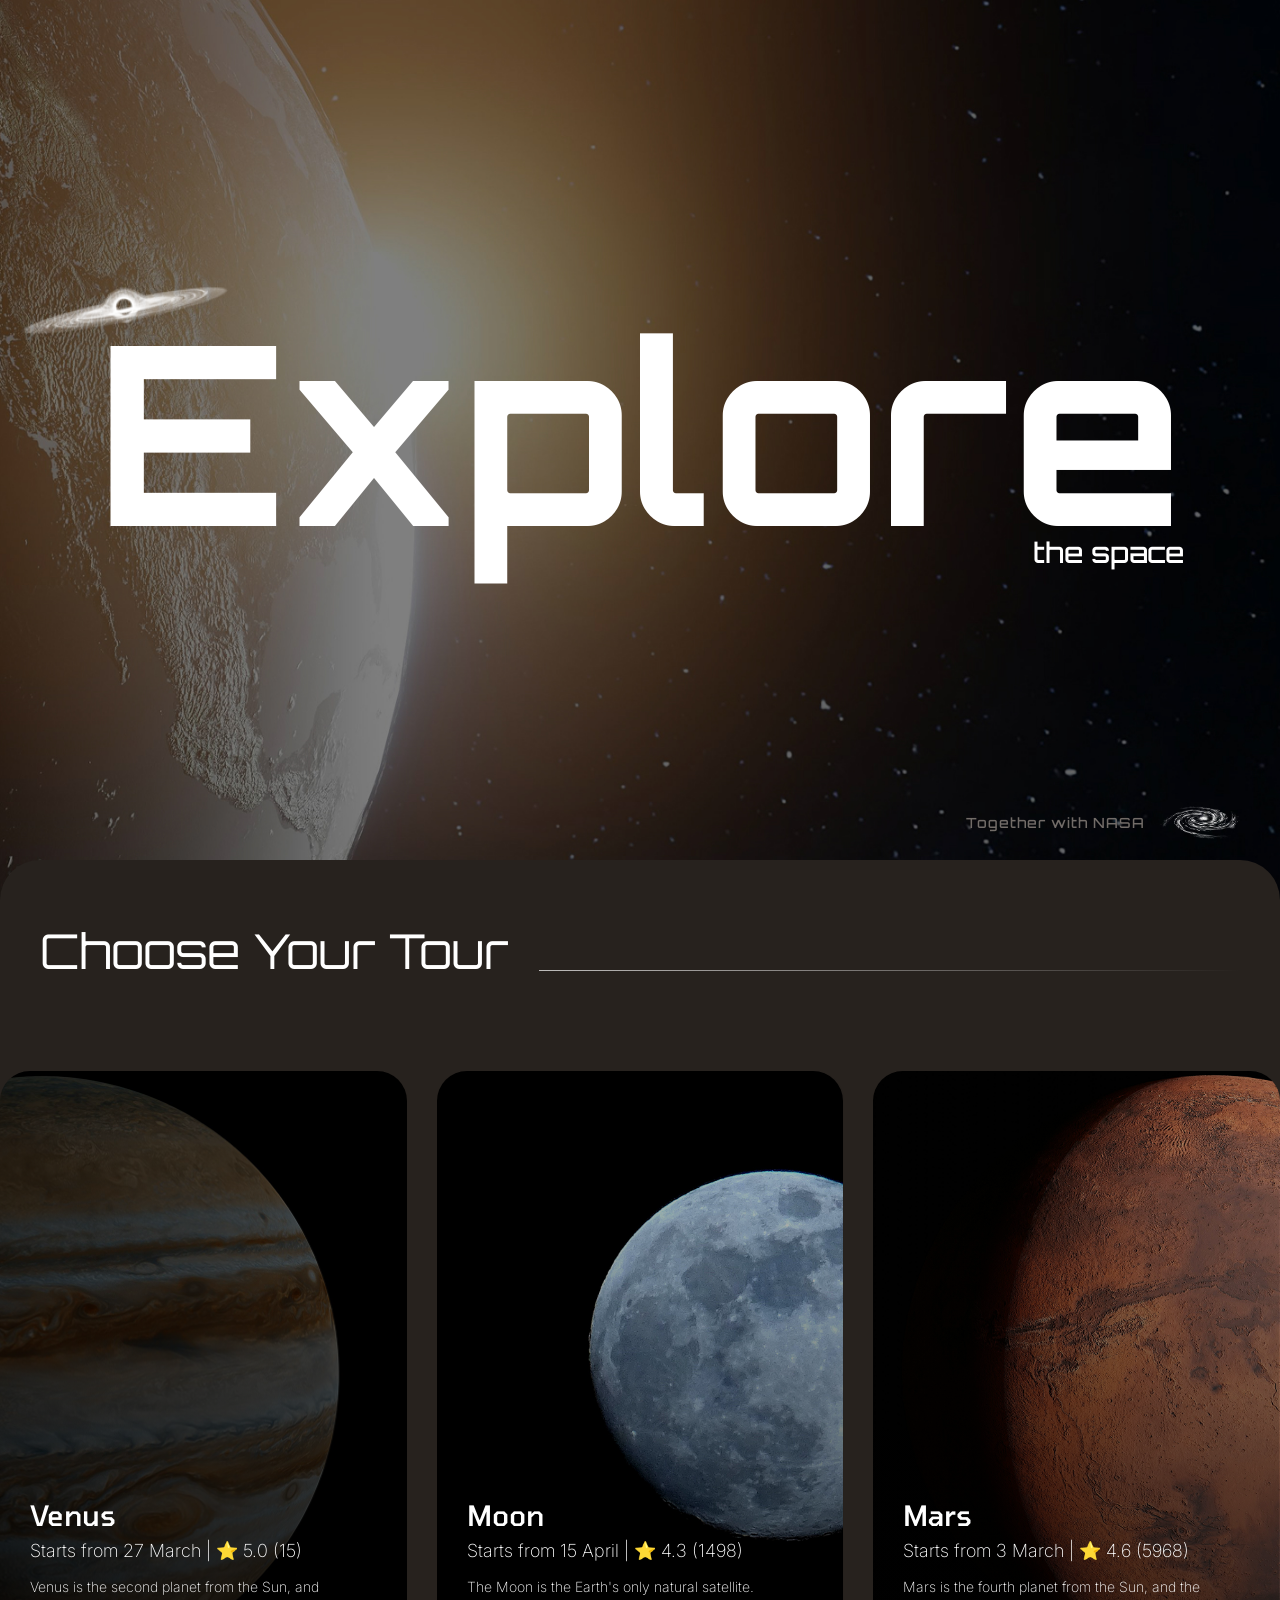
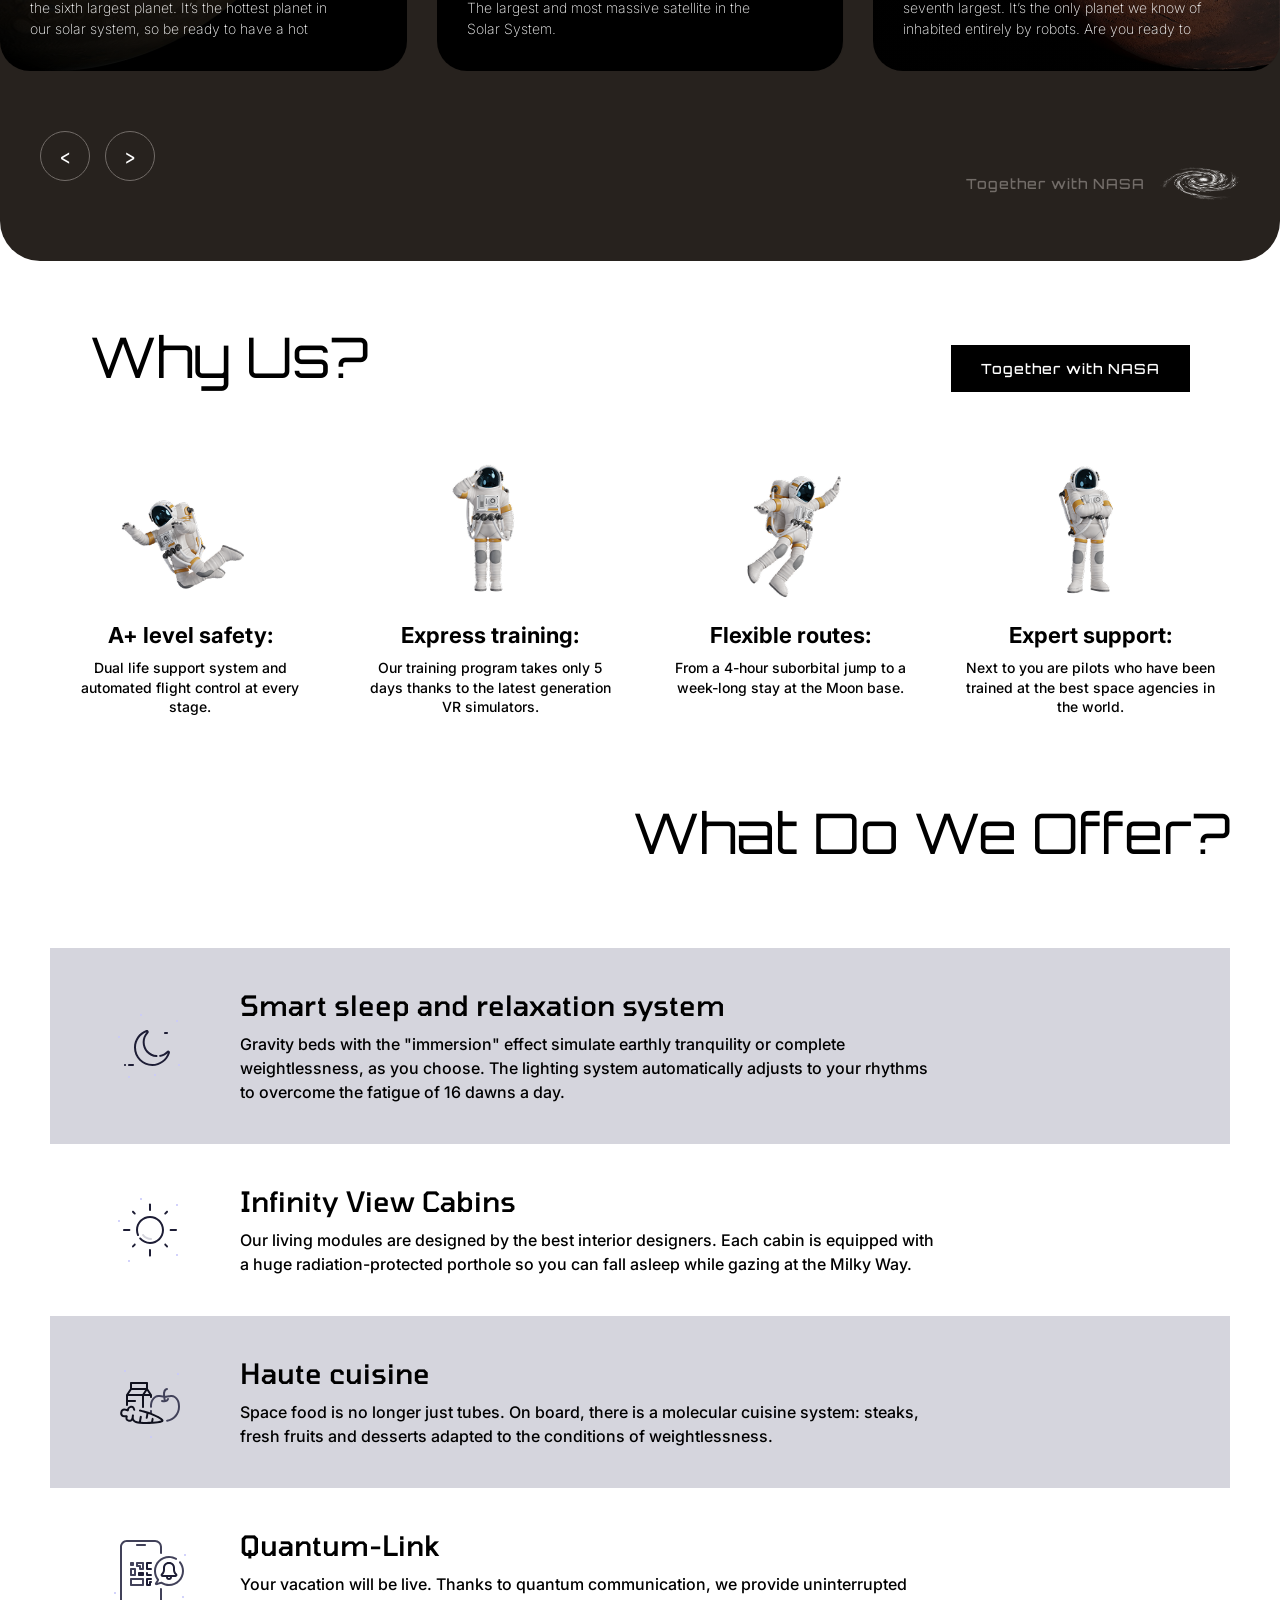
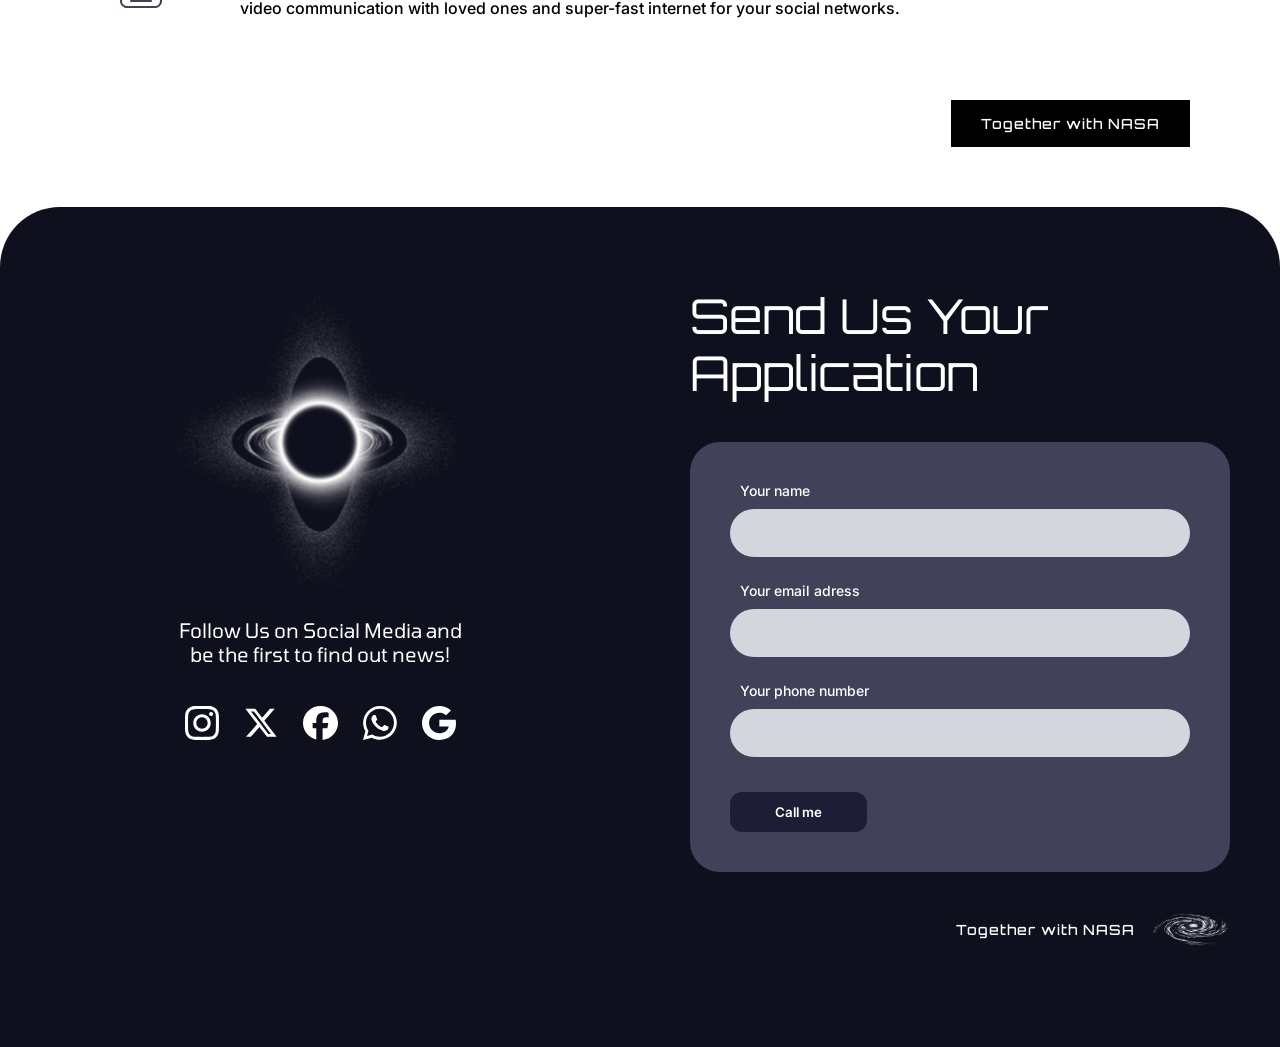
==== commit 7716e315: "media" ====
--- a/index.html
+++ b/index.html
@@ -17,12 +17,17 @@
 <link rel="stylesheet" href="css/s2.css">
 <link rel="stylesheet" href="css/s3.css">
 <link rel="stylesheet" href="css/footer.css">
+<link rel="stylesheet" href="css/video_bg.css">
 
 </head>
 <body id="top">
     <nav>
 
     </nav>
+
+
+
+
         <header class="main-header">
     <div class="inside">
         <div class="title-group">
@@ -36,6 +41,26 @@
         <img src="img/galaxy.png" alt="galaxy icon">
     </div>
 </header>
+
+
+
+<!-- <header class="v-header container">
+        <div class="fullscreen-video-wrap">
+            <video src="img/background_v.mp4" autoplay="true" loop="true" muted="true">
+            </video>
+        </div>
+        <div class="header-overlay"></div>
+        <div class="header-content text-md-center">
+            <h1 class="main-title">Explore</h1>
+            <span class="subtitle">the space</span>
+        </div>
+         <div class="header-tag">
+             <p>Together with NASA</p>
+            <img src="img/galaxy.png" alt="galaxy icon">
+            </div>
+    </header> -->
+
+
 
 
     <section id="s1">
--- a/css/layout.css
+++ b/css/layout.css
@@ -1,5 +1,6 @@
 :root {
     --main-colour: #27221E;                        /*Колір фону №1*/
+    --gray-secondary: #726C68;                       /*Колір тексту №2*/
     --main-dark-colour: #ccc;                        /*Колір основний для темних блоків*/
     --header-color: #FFFFFF;             /*Колір заголовків*/
      --text-main-color: #000;             /*Колір основного тексту*/
--- a/css/s1.css
+++ b/css/s1.css
@@ -2,7 +2,7 @@
 
 
 .tours {
-    background-color: var(--main-colour, #1D1915); 
+    background-color: var(--main-colour, #27221E); 
     border-radius: 40px;       
     padding: 60px 0 80px;           
     margin-top: -40px;      
@@ -105,7 +105,7 @@
 .slider-controls button {
     background: transparent;  
     color:var(--header-color,#FFFFFF);         
-    border: 1px solid rgba(255,255,255,0.5); 
+    border: 1px solid var(--gray-secondary, #726C68); 
     border-radius: 50%;     
     width: 50px;            
     height: 50px;
--- a/css/s3.css
+++ b/css/s3.css
@@ -57,4 +57,61 @@
     margin-top: 40px;
     margin-bottom: 40px;
     padding-right: 40px;
-}+}
+
+
+
+
+
+@media (max-width: 768px) {
+    .offer-header {
+        justify-content: center;
+        margin-bottom: 40px;
+    }
+
+    .s3-section-title {
+        font-size: 2.2rem;
+        text-align: center;
+    }
+
+
+    
+    .offer-item {
+        flex-direction: column;
+        text-align: center;    
+        padding: 40px 20px;     
+        gap: 20px;
+    }
+
+    .offer-text p {
+        font-size: 16px;
+        max-width: 100%;      
+    }
+
+    
+    .offer-footer {
+        justify-content: center;
+        padding-right: 0;
+        margin-top: 30px;
+    }
+
+
+
+    .features-grid { 
+    display: flex;
+    flex-wrap: wrap;       /* ЦЕЙ РЯДОК — ПОРЯТУНОК. Він дозволяє карткам падати вниз */
+    justify-content: center;
+    gap: 30px;             /* Відстань між картками */
+}
+
+/* Сама картка (космонавт + текст) */
+.feature-item {
+    flex: 1 1 250px;       /* Картка намагається бути 250px, але може рости */
+    max-width: 300px;      /* Щоб на телефоні вона не розтягнулася на весь екран */
+    display: flex;
+    flex-direction: column;
+    align-items: center;
+    text-align: center;
+}
+}
+
--- a/css/footer.css
+++ b/css/footer.css
@@ -1,12 +1,12 @@
 footer {
-    background-color: #12121B !important; 
+    background-color: var(--main-dark-colour, #0F101D) !important; 
     border-radius: 60px 60px 0 0; 
     margin-top: 60px;  
     padding: 80px 0 40px;   
     padding-bottom: 100px;   
     position: relative;
     z-index: 10;
-    color: #ffffff;
+    color: var(--header-color, #FFFFFF);
     width: 100%;
 }
 
@@ -68,7 +68,7 @@
 }
 
 .application-form {
-    background: rgba(255, 255, 255, 0.1);
+    background: var(--main-dark-colour-02, #414159);
     backdrop-filter: blur(10px);      
     padding: 40px;
     border-radius: 30px;               
@@ -85,7 +85,7 @@
 .input-group label {
     font-family: 'Inter', sans-serif;
     font-size: 14px;
-    color: #DEDEE3;
+    color: var(--header-color, #FFFFFF);
     margin-bottom: 10px;
     margin-left: 10px; 
 }
@@ -93,7 +93,7 @@
 .input-group input {
     width: 100%;
     padding: 15px 25px;
-    background: #DEDEE3;   
+    background: var(--bg-secondary-color, #D5D5DD);
     border: none;
     border-radius: 50px;   
     font-size: 16px;
@@ -101,8 +101,8 @@
 }
 
 .btn-call {
-    background-color: #12121B; 
-    color: #FFFFFF;
+    background-color: var(--button-colour, #1D1D35);
+    color: var(--header-color, #FFFFFF);
     padding: 12px 45px;
     border: none;
     border-radius: 12px;
@@ -112,10 +112,6 @@
     align-self: flex-end;  
     margin-top: 10px;
     transition: 0.3s;
-}
-
-.btn-call:hover {
-    background-color: #242435;
 }
 
 
@@ -133,7 +129,7 @@
     font-family: 'Orbitron', sans-serif;
     font-size: 14px;
     letter-spacing: 1px;
-    color: #FFFFFF;
+    color: var(--header-color, #FFFFFF);
 }
 
 .footer-nasa img {
--- a/css/video_bg.css
+++ b/css/video_bg.css
@@ -0,0 +1,62 @@
+* {
+    box-sizing: border-box;
+    margin: 0;
+    padding: 0;
+}
+
+
+.v-header {
+    height: 100vh;
+    display: flex;
+    align-items: center;
+    color: #fff;
+}
+
+.container {
+    max-width: 320px;
+    padding-left: 1rem;
+    padding-right: 1rem;
+    margin: auto;
+    text-align: center;
+}
+
+.fullscreen-video-wrap {
+    display:flex;
+    justify-content: center;
+    align-items: center;
+    position: absolute;
+    top: 0;
+    left: 0;
+    width: 100%;
+    height: 100vh;
+    overflow: hidden;
+}
+
+.fullscreen-video-wrap video {
+    margin: auto;
+    min-height: 100%;
+/*    min-width: 100%;*/
+}
+
+.header-overlay {
+    height: 100vh;
+    position: absolute;
+    top: 0;
+    left: 0;
+    width: 100vw;
+    z-index: 1;
+    background: rgb(0, 0, 0);
+    opacity: 0.3;
+}
+
+.header-content {
+    z-index: 2;
+}
+
+
+@media(max-width:960px) {
+    .container {
+        padding-right: 3rem;
+        padding-left: 3rem;
+    }
+}
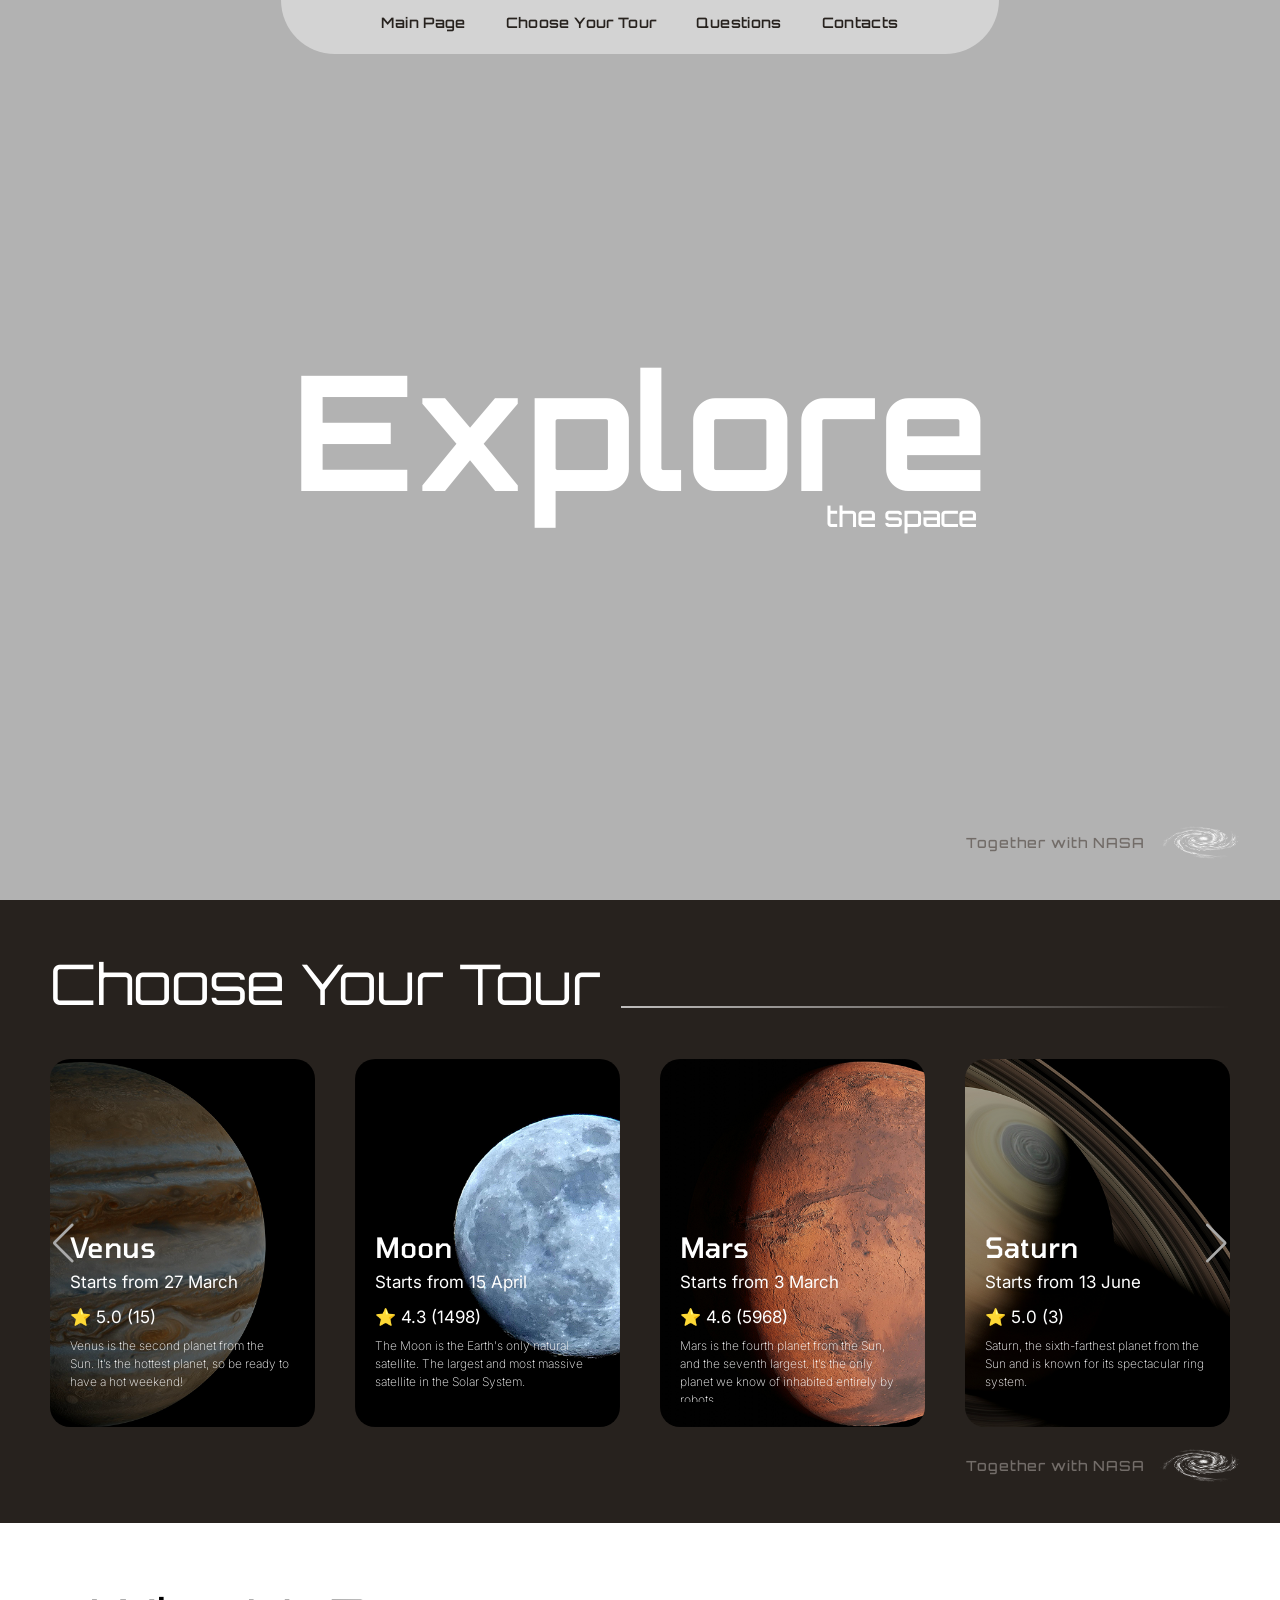
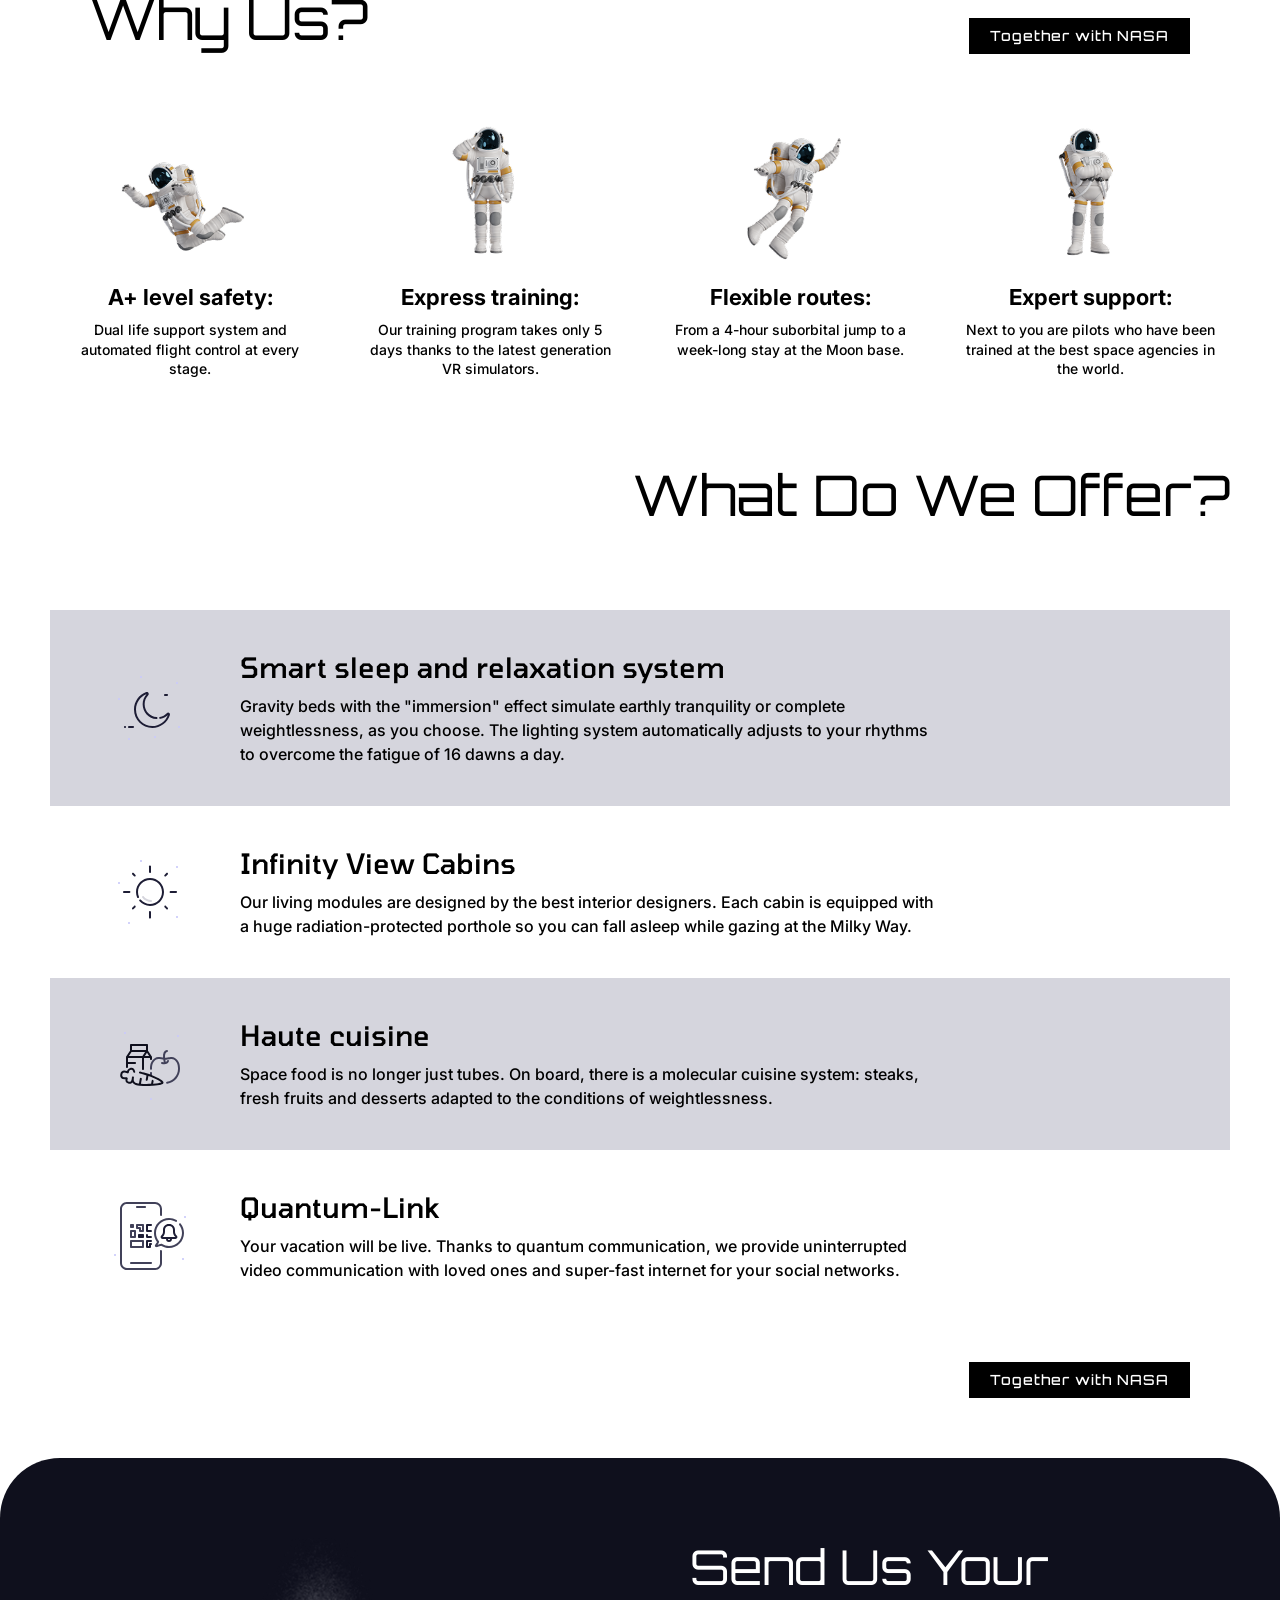
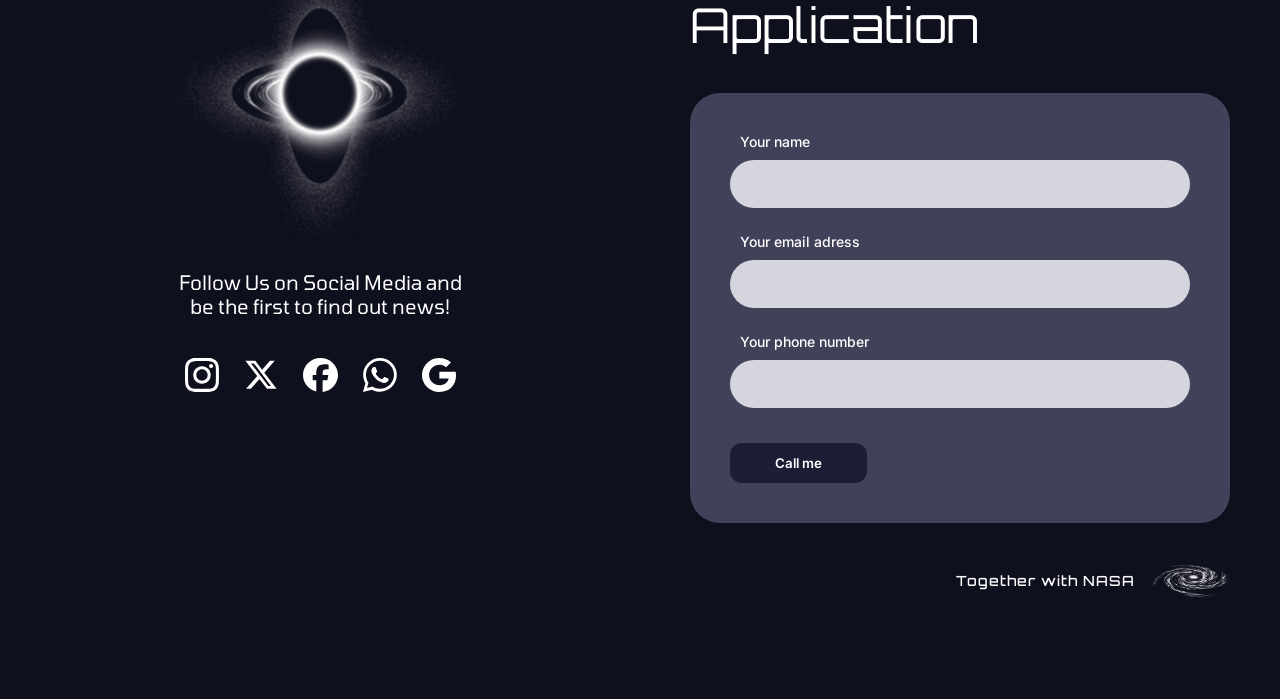
==== commit 9de897a2: "slider done and styles updated" ====
--- a/index.html
+++ b/index.html
@@ -1,264 +1,293 @@
 <!DOCTYPE html>
 <html lang="en">
+
 <head>
     <meta charset="UTF-8">
     <meta name="viewport" content="width=device-width, initial-scale=1.0">
     <title>space</title>
 
-<link rel="preconnect" href="https://fonts.googleapis.com">
-<link rel="preconnect" href="https://fonts.gstatic.com" crossorigin>
-<link href="https://fonts.googleapis.com/css2?family=Inter:ital,opsz,wght@0,14..32,100..900;1,14..32,100..900&family=Orbitron:wght@400..900&family=Tomorrow:ital,wght@0,100;0,200;0,300;0,400;0,500;0,600;0,700;0,800;0,900;1,100;1,200;1,300;1,400;1,500;1,600;1,700;1,800;1,900&display=swap" rel="stylesheet">
-
-<link rel="stylesheet" href="css/normilize.css">
-<link rel="stylesheet" href="css/layout.css">
-<link rel="stylesheet" href="css/style.css">
-<link rel="stylesheet" href="css/header.css">
-<link rel="stylesheet" href="css/s1.css">
-<link rel="stylesheet" href="css/s2.css">
-<link rel="stylesheet" href="css/s3.css">
-<link rel="stylesheet" href="css/footer.css">
-<link rel="stylesheet" href="css/video_bg.css">
+    <link rel="preconnect" href="https://fonts.googleapis.com">
+    <link rel="preconnect" href="https://fonts.gstatic.com" crossorigin>
+    <link
+        href="https://fonts.googleapis.com/css2?family=Inter:ital,opsz,wght@0,14..32,100..900;1,14..32,100..900&family=Orbitron:wght@400..900&family=Tomorrow:ital,wght@0,100;0,200;0,300;0,400;0,500;0,600;0,700;0,800;0,900;1,100;1,200;1,300;1,400;1,500;1,600;1,700;1,800;1,900&display=swap"
+        rel="stylesheet">
+
+    <link rel="stylesheet" href="css/normilize.css">
+    <link rel="stylesheet" href="css/layout.css">
+    <link rel="stylesheet" href="css/style.css">
+    <link rel="stylesheet" href="css/header.css">
+    <link rel="stylesheet" href="css/s1.css">
+    <link rel="stylesheet" href="css/s2.css">
+    <link rel="stylesheet" href="css/s3.css">
+    <link rel="stylesheet" href="css/footer.css">
+    <link rel="stylesheet" href="css/video_bg.css">
+    <link rel="stylesheet" href="css/swiper-bundle.min.css">
+    <link rel="stylesheet" href="css/swiper.css">
+    <link rel="stylesheet" href="css/nav.css">
 
 </head>
+
 <body id="top">
     <nav>
-
+    <div class="navbar">
+           <div class="navigation">
+                <button class="nav-icon">
+                    <span></span>
+                    <span></span>
+                    <span></span>
+                    <span></span>
+                </button>
+                <ul class="level_1">
+                    <li><a class="nav-link" href="#top">Main Page</a></li>
+                    <li><a class="nav-link" href="#s1">Choose Your Tour</a></li>
+                    <li><a class="nav-link" href="#s2">Questions</a></li>
+                    <li><a class="nav-link" href="#s3">Contacts</a></li>
+                </ul>
+           </div>
+       </div>
     </nav>
 
-
-
-
-        <header class="main-header">
-    <div class="inside">
-        <div class="title-group">
-            <img src="img/element.png" alt="planet" class="planet-icon">
-            <h1 class="main-title">Explore</h1>
-            <span class="subtitle">the space</span>
-        </div>
-    </div>
-    <div class="header-tag">
-        <p>Together with NASA</p>
-        <img src="img/galaxy.png" alt="galaxy icon">
-    </div>
-</header>
-
-
-
-<!-- <header class="v-header container">
+    <header class="v-header container">
         <div class="fullscreen-video-wrap">
             <video src="img/background_v.mp4" autoplay="true" loop="true" muted="true">
             </video>
         </div>
         <div class="header-overlay"></div>
-        <div class="header-content text-md-center">
+        <div class="header-content">
             <h1 class="main-title">Explore</h1>
             <span class="subtitle">the space</span>
         </div>
-         <div class="header-tag">
-             <p>Together with NASA</p>
+        <div class="header-tag">
+            <p>Together with NASA</p>
             <img src="img/galaxy.png" alt="galaxy icon">
-            </div>
-    </header> -->
-
-
-
+        </div>
+    </header>
 
     <section id="s1">
-        <div class="tours">
-
-            <div class="title-wrapper">
-   
-             <h2 class="section-title">Choose Your Tour</h2>
-             <div class="title-line"></div> 
-            </div>
-
-            <div class="tours-container">
-            <div class="tour-card venus">
-                <div class="card-content">
-                    <h3>Venus</h3>
-                    <p class="tour-date">Starts from 27 March | ⭐ 5.0 (15)</p>
-                    <p class="tour-info">Venus is the second planet from the Sun, and the sixth largest planet. It’s the hottest planet in our solar system, so be ready to have a hot weekend!</p>
-                </div>
-            </div>
-
-            <div class="tour-card moon">
-                <div class="card-content">
-                    <h3>Moon</h3>
-                    <p class="tour-date">Starts from 15 April | ⭐ 4.3 (1498)</p>
-                    <p class="tour-info">The Moon is the Earth's only natural satellite. The largest and most massive satellite in the Solar System.</p>
-                </div>
-                </div>
-
-            <div class="tour-card mars">
-                <div class="card-content">
-                    <h3>Mars</h3>
-                    <p class="tour-date">Starts from 3 March | ⭐ 4.6 (5968)</p>
-                    <p class="tour-info">Mars is the fourth planet from the Sun, and the seventh largest. It’s the only planet we know of inhabited entirely by robots. Are you ready to visit them?</p>
-                </div>
-                </div>
-        </div>
-
-        <div class="tours-footer">
-
+        <div class="inside">
+            <h2 class="section-title">Choose Your Tour</h2>
+            <div id="sw-01" class="swiper-container slider">
+                <div class="swiper-wrapper">
+                    <div class="swiper-slide item">
+                        <div class="planet">
+                            <img src="img/venus.png" alt="">
+                            <div class="planet-description">
+                                <h3>Venus</h3>
+                                <p class="tour-date">Starts from 27 March</p>
+                                <p class="tour-rate"> ⭐ 5.0 (15)</p>
+                                <p class="tour-info">Venus is the second planet from the Sun. It’s
+                                    the hottest planet, so be ready to have a hot weekend!
+                                </p>
+                            </div>
+                        </div>
+                    </div>
+                    <div class="swiper-slide item">
+                        <div class="planet">
+                            <img src="img/moon.png" alt="">
+                            <div class="planet-description">
+                                <h3>Moon</h3>
+                                <p class="tour-date">Starts from 15 April</p>
+                                <p class="tour-rate"> ⭐ 4.3 (1498)</p>
+                                <p class="tour-info">The Moon is the Earth's only natural satellite. The largest and
+                                    most massive satellite in the Solar System.
+                                </p>
+                            </div>
+                        </div>
+                    </div>
+                    <div class="swiper-slide item">
+                        <div class="planet">
+                            <img src="img/mars.png" alt="">
+                            <div class="planet-description">
+                                <h3>Mars</h3>
+                                <p class="tour-date">Starts from 3 March</p>
+                                <p class="tour-rate"> ⭐ 4.6 (5968)</p>
+                                <p class="tour-info">Mars is the fourth planet from the Sun, and the seventh largest.
+                                    It’s the only planet we know of inhabited entirely by robots.
+                                </p>
+                            </div>
+                        </div>
+                    </div>
+                    <div class="swiper-slide item">
+                        <div class="planet">
+                            <img src="img/saturn.png" alt="">
+                            <div class="planet-description">
+                                <h3>Saturn</h3>
+                                <p class="tour-date">Starts from 13 June</p>
+                                <p class="tour-rate"> ⭐ 5.0 (3)</p>
+                                <p class="tour-info">Saturn, the sixth-farthest planet from the Sun and is known for its
+                                    spectacular ring system.
+                                </p>
+                            </div>
+                        </div>
+                    </div>
+                    <div class="swiper-slide item">
+                        <div class="planet">
+                            <img src="img/jupiter.png" alt="">
+                            <div class="planet-description">
+                                <h3>Jupiter</h3>
+                                <p class="tour-date">Starts from 15 June</p>
+                                <p class="tour-rate"> ⭐ 4.9 (8)</p>
+                                <p class="tour-info">Jupiter is the largest planet in the Solar System, the fifth from
+                                    the Sun, and is classified as a gas giant.
+                                </p>
+                            </div>
+                        </div>
+                    </div>
+                </div>
+                <div class="swiper-pagination"></div>
+                <div class="swiper-button-prev"></div>
+                <div class="swiper-button-next"></div>
+            </div>
             <div class="header-tag">
-        <p>Together with NASA</p>
-        <img src="img/galaxy.png" alt="galaxy icon">
-    </div>
-
-            <div class="slider-controls">
-                <button class="prev"> < </button>
-                <button class="next"> > </button>
-            </div>
-        </div>
+                <p>Together with NASA</p>
+                <img src="img/galaxy.png" alt="galaxy icon">
+            </div>
         </div>
     </section>
-
-
-
 
     <section id="s2">
         <div class="inside">
             <div class="why-us-header">
-            <div class="s2-title-wrapper">
-                <h2 class="s2-section-title">Why Us?</h2>
-            </div>
-            
-            <div class="nasa-black-box">
-                Together with NASA
-            </div>
-        </div>
+                <div class="s2-title-wrapper">
+                    <h2 class="s2-section-title">Why Us?</h2>
+                </div>
+
+                <div class="nasa-black-box">
+                    Together with NASA
+                </div>
+            </div>
 
 
             <div class="features-grid">
-            
-            <div class="feature-item">
-                <img src="img/astro1.png" alt="Safety">
-                <h3>A+ level safety:</h3>
-                <p>Dual life support system and automated flight control at every stage.</p>
-            </div>
-
-            <div class="feature-item">
-                <img src="img/astro2.png" alt="Training">
-                <h3>Express training:</h3>
-                <p>Our training program takes only 5 days thanks to the latest generation VR simulators.</p>
-            </div>
-
-            <div class="feature-item">
-                <img src="img/astro3.png" alt="Routes">
-                <h3>Flexible routes:</h3>
-                <p>From a 4-hour suborbital jump to a week-long stay at the Moon base.</p>
-            </div>
-
-            <div class="feature-item">
-                <img src="img/astro4.png" alt="Support">
-                <h3>Expert support:</h3>
-                <p>Next to you are pilots who have been trained at the best space agencies in the world.</p>
-            </div>
-
-        </div>
+
+                <div class="feature-item">
+                    <img src="img/astro1.png" alt="Safety">
+                    <h3>A+ level safety:</h3>
+                    <p>Dual life support system and automated flight control at every stage.</p>
+                </div>
+
+                <div class="feature-item">
+                    <img src="img/astro2.png" alt="Training">
+                    <h3>Express training:</h3>
+                    <p>Our training program takes only 5 days thanks to the latest generation VR simulators.</p>
+                </div>
+
+                <div class="feature-item">
+                    <img src="img/astro3.png" alt="Routes">
+                    <h3>Flexible routes:</h3>
+                    <p>From a 4-hour suborbital jump to a week-long stay at the Moon base.</p>
+                </div>
+
+                <div class="feature-item">
+                    <img src="img/astro4.png" alt="Support">
+                    <h3>Expert support:</h3>
+                    <p>Next to you are pilots who have been trained at the best space agencies in the world.</p>
+                </div>
+
+            </div>
         </div>
     </section>
-
-
-
-
 
     <section id="s3">
         <div class="inside">
             <div class="offer-header">
-            <h2 class="s3-section-title">What Do We Offer?</h2>
-        </div>
-
-        <div class="offers-list">
-            <div class="offer-item active"> <img src="img/moon.svg" alt="Sleep">
-                <div class="offer-text">
-                    <h3>Smart sleep and relaxation system</h3>
-                    <p>Gravity beds with the "immersion" effect simulate earthly tranquility or complete weightlessness, as you choose. The lighting system automatically adjusts to your rhythms to overcome the fatigue of 16 dawns a day.</p>
-                </div>
-            </div>
-
-            <div class="offer-item">
-                <img src="img/sun.svg" alt="Cabins">
-                <div class="offer-text">
-                    <h3>Infinity View Cabins</h3>
-                    <p>Our living modules are designed by the best interior designers. Each cabin is equipped with a huge radiation-protected porthole so you can fall asleep while gazing at the Milky Way.</p>
-                </div>
-            </div>
-
-            <div class="offer-item active">
-                <img src="img/food.svg" alt="Cuisine">
-                <div class="offer-text">
-                    <h3>Haute cuisine</h3>
-                    <p>Space food is no longer just tubes. On board, there is a molecular cuisine system: steaks, fresh fruits and desserts adapted to the conditions of weightlessness.</p>
-                </div>
-            </div>
-
-            <div class="offer-item">
-                <img src="img/application.svg" alt="Quantum">
-                <div class="offer-text">
-                    <h3>Quantum-Link</h3>
-                    <p>Your vacation will be live. Thanks to quantum communication, we provide uninterrupted video communication with loved ones and super-fast internet for your social networks.</p>
-                </div>
-            </div>
-        </div>
-
-        <div class="offer-footer">
-            <div class="nasa-black-box">Together with NASA</div>
-        </div>
+                <h2 class="s3-section-title">What Do We Offer?</h2>
+            </div>
+
+            <div class="offers-list">
+                <div class="offer-item active"> <img src="img/moon.svg" alt="Sleep">
+                    <div class="offer-text">
+                        <h3>Smart sleep and relaxation system</h3>
+                        <p>Gravity beds with the "immersion" effect simulate earthly tranquility or complete
+                            weightlessness, as you choose. The lighting system automatically adjusts to your rhythms to
+                            overcome the fatigue of 16 dawns a day.</p>
+                    </div>
+                </div>
+
+                <div class="offer-item">
+                    <img src="img/sun.svg" alt="Cabins">
+                    <div class="offer-text">
+                        <h3>Infinity View Cabins</h3>
+                        <p>Our living modules are designed by the best interior designers. Each cabin is equipped with a
+                            huge radiation-protected porthole so you can fall asleep while gazing at the Milky Way.</p>
+                    </div>
+                </div>
+
+                <div class="offer-item active">
+                    <img src="img/food.svg" alt="Cuisine">
+                    <div class="offer-text">
+                        <h3>Haute cuisine</h3>
+                        <p>Space food is no longer just tubes. On board, there is a molecular cuisine system: steaks,
+                            fresh fruits and desserts adapted to the conditions of weightlessness.</p>
+                    </div>
+                </div>
+
+                <div class="offer-item">
+                    <img src="img/application.svg" alt="Quantum">
+                    <div class="offer-text">
+                        <h3>Quantum-Link</h3>
+                        <p>Your vacation will be live. Thanks to quantum communication, we provide uninterrupted video
+                            communication with loved ones and super-fast internet for your social networks.</p>
+                    </div>
+                </div>
+            </div>
+
+            <div class="offer-footer">
+                <div class="nasa-black-box">Together with NASA</div>
+            </div>
         </div>
     </section>
 
-
-
     <footer>
 
         <div class="inside footer-container">
-        
-        <div class="footer-left">
-            <div class="black-hole-img">
-                <img src="img/black-hole.png" alt="Black Hole">
-            </div>
-            <p>Follow Us on Social Media and be the first to find out news!</p>
-            <div class="social-icons">
-                <a href="#"><img src="img/inst.svg" alt="Instagram"></a>
-                <a href="#"><img src="img/x.svg" alt="X"></a>
-                <a href="#"><img src="img/fb.svg" alt="Facebook"></a>
-                <a href="#"><img src="img/wa.svg" alt="WhatsApp"></a>
-                <a href="#"><img src="img/google.svg" alt="Google"></a>
-            </div>
-        </div>
-
-        <div class="footer-right">
-            <h2 class="footer-title">Send Us Your Application</h2>
-            
-            <form class="application-form">
-                <div class="input-group">
-                    <label>Your name</label>
-                    <input type="text" placeholder="">
-                </div>
-                <div class="input-group">
-                    <label>Your email adress</label>
-                    <input type="email" placeholder="">
-                </div>
-                <div class="input-group">
-                    <label>Your phone number</label>
-                    <input type="tel" placeholder="">
-                </div>
-                <button type="submit" class="btn-call">Call me</button>
-            </form>
-
-            <div class="footer-nasa">
-                <span>Together with NASA</span>
-                <img src="img/galaxy.png" alt="galaxy icon">
-            </div>
-        </div>
-
-    </div>
-
-        
+
+            <div class="footer-left">
+                <div class="black-hole-img">
+                    <img src="img/black-hole.png" alt="Black Hole">
+                </div>
+                <p>Follow Us on Social Media and be the first to find out news!</p>
+                <div class="social-icons">
+                    <a href="#"><img src="img/inst.svg" alt="Instagram"></a>
+                    <a href="#"><img src="img/x.svg" alt="X"></a>
+                    <a href="#"><img src="img/fb.svg" alt="Facebook"></a>
+                    <a href="#"><img src="img/wa.svg" alt="WhatsApp"></a>
+                    <a href="#"><img src="img/google.svg" alt="Google"></a>
+                </div>
+            </div>
+
+            <div class="footer-right">
+                <h2 class="footer-title">Send Us Your Application</h2>
+
+                <form class="application-form">
+                    <div class="input-group">
+                        <label>Your name</label>
+                        <input type="text" placeholder="">
+                    </div>
+                    <div class="input-group">
+                        <label>Your email adress</label>
+                        <input type="email" placeholder="">
+                    </div>
+                    <div class="input-group">
+                        <label>Your phone number</label>
+                        <input type="tel" placeholder="">
+                    </div>
+                    <button type="submit" class="btn-call">Call me</button>
+                </form>
+
+                <div class="footer-nasa">
+                    <span>Together with NASA</span>
+                    <img src="img/galaxy.png" alt="galaxy icon">
+                </div>
+            </div>
+
+        </div>
+
+
     </footer>
-
-
+    <script src="js/nav.js"></script>
+    <script src="js/swiper-bundle.min.js"></script>
+    <script src="js/swiper-init.js"></script>
 </body>
 
 </html>
--- a/css/layout.css
+++ b/css/layout.css
@@ -1,5 +1,7 @@
 :root {
     --main-colour: #27221E;                        /*Колір фону №1*/
+    --nav-colour: #D3D3D3;                       /*Колір фону навігаційної панелі*/
+    --nav-colour-02: #A2A2A2;
     --gray-secondary: #726C68;                       /*Колір тексту №2*/
     --main-dark-colour: #ccc;                        /*Колір основний для темних блоків*/
     --header-color: #FFFFFF;             /*Колір заголовків*/
@@ -19,6 +21,11 @@
   font-optical-sizing: auto;
   font-weight: weight;
   font-style: normal;
+  overflow-x: hidden;
+}
+
+section {
+  position: relative;
 }
 
 em, i, .italic{
--- a/css/header.css
+++ b/css/header.css
@@ -1,35 +1,15 @@
-.main-header {
-    background-image: url('../img/space-bg.jpg'); 
-    background-size: cover;
-    background-position: center;
-    background-repeat: no-repeat;
-    min-height: 100vh; 
+
+.header-content {
     display: flex;
+    flex-direction: column;
+    justify-content: center;
     align-items: center;
-    justify-content: center;
-    position: relative;
-    width: 100%;
-
-}
-.title-group {
-    display: inline-flex;
-    flex-direction: column; 
-    align-items: flex-end; 
-    position: relative;  
-}
-
-.planet-icon {
-    position: absolute; 
-    top: -100px;  
-    left: -100px; 
-    width: 250px; 
-    height: 150px;  
-    filter: brightness(1.2); 
+    align-content: center;
 }
 
 .main-title {
     font-family: 'Orbitron', sans-serif; 
-    font-size: 250px;
+    font-size: 12.5vw;
     color: white;
     margin: 0;
     line-height: 0.8; 
@@ -40,16 +20,19 @@
     font-size: 28px;
     color: white; 
     text-transform: lowercase;
-    margin-top: 5px; 
+    margin-top: 5px;
+    margin-left: auto;
+    padding-right: .4em;
 }
 
 .header-tag {
-    position: absolute; 
-    bottom: 60px;
+    position: absolute;
+    bottom: 40px;
     right: 40px;
     display: flex;     
     align-items: center;
-    gap: 15px;          
+    gap: 15px;
+    z-index: 999; 
 }
 
 .header-tag p {
--- a/css/s1.css
+++ b/css/s1.css
@@ -1,23 +1,10 @@
+#s1 {
+    background-color: var(--main-colour);
+}
 
-
-
-.tours {
-    background-color: var(--main-colour, #27221E); 
-    border-radius: 40px;       
-    padding: 60px 0 80px;           
-    margin-top: -40px;      
-    position: relative;     
-    z-index: 5;        
-}     
-           
-
-
-.title-wrapper {
-    display: flex;        
-    align-items: center; 
-    gap: 30px;      
-    padding: 0 40px;       
-    margin-bottom: 50px;   
+#s1 .inside {
+    padding-top: 3rem;
+    padding-bottom: 6rem;
 }
 
 .section-title {
@@ -25,104 +12,50 @@
     white-space: nowrap;   
     color: var(--header-color);
     margin: 0;
+    margin-bottom: 40px;
+    display: flex;
+    justify-content: flex-start;
+    align-items: flex-end;
+    gap: 20px;
 }
 
-.title-line {
-    flex-grow: 1;          
-    height: 1px;
+.section-title::after {
+    flex-grow: 2;
+    content: '';
+    height: 2px;
+    width: 100%;
+    position: relative;
+    margin-bottom: .2em;
     background: linear-gradient(90deg, rgba(255,255,255,0.7) 0%, rgba(255,255,255,0) 100%);
 }
 
-
-.tours-container {
-    display: flex;
-    justify-content: center; 
-    gap: 30px;              
-    margin-top: 40px;
+.swiper-slide {
+    /* height: 50vh; */
+    /* max-width: 30vw; */
 }
 
-.tour-card {
-    background-image: linear-gradient(rgba(0,0,0,0.35), rgba(0,0,0,0.35));
-    background-size: cover;
-    background-position: center;
-    background-repeat: no-repeat;
-    backdrop-filter: blur(5px); 
+.slider .planet {
+    position: relative;
 
+}
 
-    border-radius: 30px;
-    padding: 30px;
-    flex: 1;
-    max-width: 430px;
-    min-height: 600px;
-    display: flex;
-    flex-direction: column;
-    justify-content: flex-end;
-    overflow: hidden;
+.slider .planet img {
+    display: block;
+    width: 100%;
+    max-width: 100%;;
+    border-radius: 20px;
+}
+
+.slider .planet-description {
+    position: absolute;
+    left:0;
+    bottom: 0;
+    margin-left: 20px;
+    margin-bottom: 25px;
 }
 
 
-.venus { 
-    background-image: linear-gradient(rgba(0,0,0,0.2), rgba(0,0,0,0.7)), 
-                      url('../img/venus.png'); 
-}
-
-.moon { 
-    background-image: linear-gradient(rgba(0,0,0,0.2), rgba(0,0,0,0.7)), 
-                      url('../img/moon.png'); 
-}
-
-.mars { 
-    background-image: linear-gradient(rgba(0,0,0,0.2), rgba(0,0,0,0.7)), 
-                      url('../img/mars.png'); 
-}
-
-
-
-.section-title {
-    font-size: 3rem;
-    margin-bottom: 40px;
-    
-}
-
-
-
-
-
-.tours-footer {
-    display: flex;
-    justify-content: space-between; 
-    align-items: center;
-    margin-top: 60px;
-    padding: 0 40px; 
-}
-
-
-.slider-controls {
-    display: flex;
-    gap: 15px;      
-}
-
-.slider-controls button {
-    background: transparent;  
-    color:var(--header-color,#FFFFFF);         
-    border: 1px solid var(--gray-secondary, #726C68); 
-    border-radius: 50%;     
-    width: 50px;            
-    height: 50px;
-    font-size: 20px;        
-    cursor: pointer;
-    transition: 0.3s;
-    display: flex;
-    align-items: center;
-    justify-content: center;
-}
-
-.card-content {
-    display: flex;
-    flex-direction: column;
-}
-
-.card-content h3 {
+.planet-description h3 {
     font-family: 'Tomorrow', sans-serif;
     font-size: 28px;
     margin-top: auto;
@@ -131,11 +64,10 @@
     color: var(--header-color,#FFFFFF);
 }
 
-
 .tour-date {
     font-family: 'Inter', sans-serif;
-    font-size: 18px;
-    font-weight: 200;
+    font-size: 17px;
+    font-weight: 400;
     color:var(--header-color,#FFFFFF);
     margin-bottom: 15px;
     display: flex;
@@ -143,12 +75,21 @@
     gap: 8px;
 }
 
-
+.tour-rate {
+    font-family: 'Inter', sans-serif;
+    font-size: 17px;
+    font-weight: 400;
+    color:var(--header-color,#FFFFFF);
+    margin-bottom: 10px;
+    display: flex;
+    align-items: center;
+    gap: 3px;
+}
 
 .tour-info {
     font-family: 'Inter', sans-serif;
     color:var(--header-color,#FFFFFF);
-    font-size: 14px;
+    font-size: 12px;
     font-weight: 200;
     line-height: 1.5;      
     max-width: 90%;      
--- a/css/s2.css
+++ b/css/s2.css
@@ -22,7 +22,7 @@
 
 .s2-section-title {
     font-size: 3.5rem;     
- 
+    white-space: nowrap;
     color: var(--text-main-color, #000);
     margin: 0;
 }
@@ -31,11 +31,18 @@
 .nasa-black-box {
     background-color: var(--text-main-color, #000);
     color: var(--header-color,#FFFFFF);
-    padding: 15px 30px;
     font-family: 'Orbitron', sans-serif;
     font-size: 14px;
     letter-spacing: 1px;
     margin-left: 40px;
+    width: max-content;
+
+    display: inline-flex;
+    align-items: center;
+    justify-content: center;
+    white-space: nowrap;
+    padding: 0.8em 1.5em; 
+    line-height: 1;
 }
 
 
@@ -74,3 +81,65 @@
     color: var(--text-main-color, #000);
     max-width: 250px; 
 }
+
+
+
+
+
+
+@media (max-width: 768px) {
+    .offer-header {
+        justify-content: center;
+        margin-bottom: 40px;
+    }
+
+    .s2-section-title {
+        font-size: 2.2rem;
+        text-align: center;
+    }
+
+    .nasa-black-box {
+        font-size: 12px;
+        padding: 5px 10px;
+    }
+
+
+    
+    .offer-item {
+        flex-direction: column;
+        text-align: center;    
+        padding: 40px 20px;     
+        gap: 20px;
+    }
+
+    .offer-text p {
+        font-size: 16px;
+        max-width: 100%;      
+    }
+
+    
+    .offer-footer {
+        justify-content: center;
+        padding-right: 0;
+        margin-top: 30px;
+    }
+
+
+
+    .features-grid { 
+    display: flex;
+    flex-wrap: wrap;      
+    justify-content: center;
+    gap: 30px;          
+}
+
+
+.feature-item {
+    flex: 1 1 250px; 
+    max-width: 300px;     
+    display: flex;
+    flex-direction: column;
+    align-items: center;
+    text-align: center;
+}
+}
--- a/css/s3.css
+++ b/css/s3.css
@@ -99,15 +99,15 @@
 
     .features-grid { 
     display: flex;
-    flex-wrap: wrap;       /* ЦЕЙ РЯДОК — ПОРЯТУНОК. Він дозволяє карткам падати вниз */
+    flex-wrap: wrap;      
     justify-content: center;
-    gap: 30px;             /* Відстань між картками */
+    gap: 30px;          
 }
 
-/* Сама картка (космонавт + текст) */
+
 .feature-item {
-    flex: 1 1 250px;       /* Картка намагається бути 250px, але може рости */
-    max-width: 300px;      /* Щоб на телефоні вона не розтягнулася на весь екран */
+    flex: 1 1 250px; 
+    max-width: 300px;     
     display: flex;
     flex-direction: column;
     align-items: center;
--- a/css/footer.css
+++ b/css/footer.css
@@ -135,4 +135,66 @@
 .footer-nasa img {
     width: 80px; 
     height: auto;
+}
+
+
+
+
+
+
+@media (max-width: 768px) {
+   
+    .footer-container {
+        flex-direction: column-reverse; 
+        align-items: center;
+        gap: 50px;
+        padding: 0 20px;
+    }
+
+   
+    .footer-right {
+        width: 100%;
+        display: flex;
+        flex-direction: column;
+        align-items: center; 
+    }
+
+    .footer-title {
+        font-size: 2.2rem;
+        text-align: center;
+        margin-bottom: 30px;
+    }
+
+    .application-form {
+        padding: 30px 20px;
+        border-radius: 20px;
+    }
+
+    
+    .btn-call {
+        align-self: center; 
+        width: 100%; 
+    }
+
+
+    .footer-left {
+        width: 100%;
+        align-items: center;
+        text-align: center;
+    }
+
+    .black-hole-img img {
+        width: 200px;
+    }
+
+    .footer-left p {
+        font-size: 16px;
+        max-width: 100%;
+    }
+
+  
+    .footer-nasa {
+        justify-content: center; 
+        margin-bottom: 20px;
+    }
 }
--- a/css/video_bg.css
+++ b/css/video_bg.css
@@ -1,21 +1,18 @@
-* {
-    box-sizing: border-box;
-    margin: 0;
-    padding: 0;
-}
-
 
 .v-header {
     height: 100vh;
     display: flex;
+    flex-direction: column;
     align-items: center;
+    justify-content: center;
     color: #fff;
+    position: relative;
 }
 
 .container {
-    max-width: 320px;
-    padding-left: 1rem;
-    padding-right: 1rem;
+    /* max-width: 320px; */
+    /* padding-left: 1rem; */
+    /* padding-right: 1rem; */
     margin: auto;
     text-align: center;
 }
@@ -34,8 +31,9 @@
 
 .fullscreen-video-wrap video {
     margin: auto;
-    min-height: 100%;
-/*    min-width: 100%;*/
+    height: 100%;
+    object-fit: cover;
+    min-width: 100%;
 }
 
 .header-overlay {
--- a/css/nav.css
+++ b/css/nav.css
@@ -0,0 +1,164 @@
+nav {
+    position: fixed;
+    width: 100%;
+    z-index: 1000;
+    display: flex;
+    justify-content: center;
+}
+
+nav.topfixed {
+    background: var(--bg-nav-1);
+    position: fixed;
+}
+
+/* nav::before {
+    content: '';
+    display: block;
+    width: 100%;
+    height: 100%;
+    position: absolute;
+    transform: translateY(-100%);
+    transition: transform .1s ease;
+} */
+
+nav.topfixed::before {
+    transform: none;
+}
+
+.navbar {
+    background-color: var(--nav-colour); 
+    display: flex;
+    border-radius: 0 0 80px 80px;
+    padding: 5px 100px;
+    margin-left: auto;                  /* Центрування блоку всередині nav по-горизонталі */
+    margin-right: auto;
+    width: auto;
+    justify-content: center;     
+    align-items: center;              
+                       
+    position: relative;
+    transition: all .3s ease-in-out;
+
+    
+}
+
+.topfixed .navbar {
+    justify-content: space-between;     /* Схема вирівнювання лого та меню (desktop) по основній осі (main axis) після прокрутки */
+    /* border-bottom-left-radius: var(--bord-radius); */
+    /* border-bottom-right-radius: var(--bord-radius); */
+    /* background-image: url(../img/image-in-top.jpg); */
+    /* background-color: rgba(10,10,10,.5); */
+    /* background-blend-mode: multiply; */
+    /* background-size: cover; */
+    padding-top: 8px;      /* Внутрішні відступи після прокрутки */
+    padding-bottom: 8px;   /* Внутрішні відступи після прокрутки */
+}
+
+
+nav .navbar {
+    overflow: visible;
+}
+
+.nav-icon {
+    display: none;
+    z-index: 99;
+}
+
+.navigation a {
+    display: block;
+    color: var(--main-colour);  /* Основний колір меню */
+    font-family: "Orbitron", sans-serif;
+    font-size: .9rem;           /* Розмір тексту меню */
+    font-weight: 600;           /* Накреслення тексту меню */
+    letter-spacing: .025em;
+    white-space: nowrap;
+    padding: 8px 0 18px;
+    margin-left: 0px;
+    text-decoration: none;
+    position: relative;
+    transition: all .3s ease;
+}
+
+.navigation a:hover {
+    color: var(--button-colour); /* Основний колір меню (hover) */
+}
+
+.topfixed .navigation a {
+    color: var(--nav-colour-02); /* Колір меню після прокрутки */
+}
+
+.topfixed .navigation a:hover {
+    color: var(--main-colour); /* Колір меню (hover) після прокрутки */
+}
+
+
+.navigation ul {
+    list-style: none;
+    display: flex;
+    justify-content: flex-end;
+    gap: 40px;
+    
+}
+
+.navigation li {
+    display: inline-block;
+    vertical-align: middle;
+}
+
+a:hover, a:focus, a:active {
+    text-decoration: none;
+}
+
+.overlay {
+    background-color: #333;
+    opacity:.3;
+    position: absolute;
+    left:0; top:0;
+    width:100dvw;
+    height:100dvh;
+}
+
+@media screen and (max-width: 767px) {
+
+    .navbar {
+        justify-content: space-between;
+    }
+
+    .navigation ul {
+
+        display: flex;
+        flex-direction: column;
+        visibility: visible;
+        justify-content: flex-start;
+        align-items: flex-start;
+        width: 70vw; /* 70% from Viewport width */
+        height: 100dvh; /* 100% Dynamic viewport height */
+        position: absolute;
+        right: 0;
+        top: 0;
+        padding-top: 80px;
+        transform: translateY(-100%);
+        transition: transform .35s ease;
+    }
+
+    .open .navigation ul {
+        transform: translateY(0);
+    }
+
+    .open ul li {
+        /* display: block; */
+        width: 100%;
+        border-bottom: 1px solid #444;
+        margin-left: 0;
+    }
+
+    .open ul a {
+        color: var(--nav-colour);  /* Основний колір мобільного меню */
+        padding-top: 12px;
+        padding-bottom: 12px;
+    }
+
+    .open ul a:hover {
+        color: var(--nav-colour-02);  /* Основний колір мобільного меню (hover) */
+    }
+}
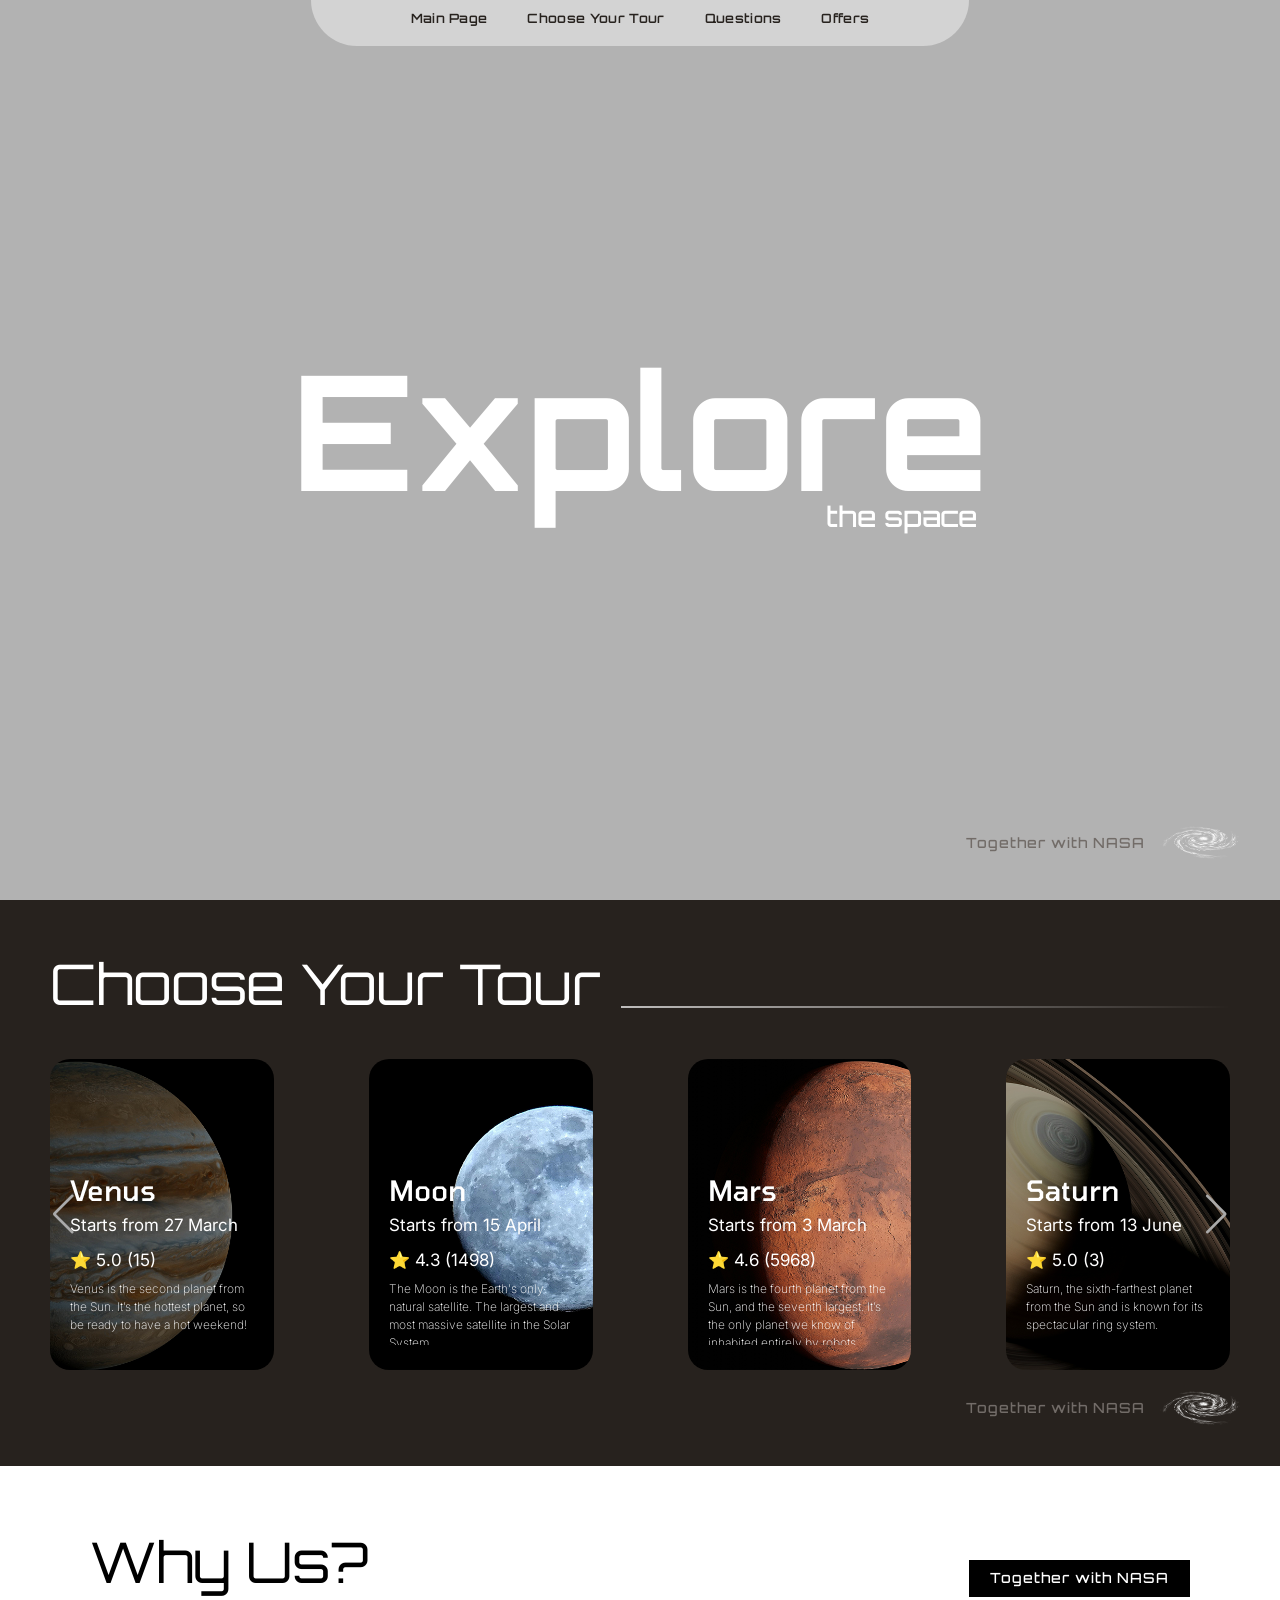
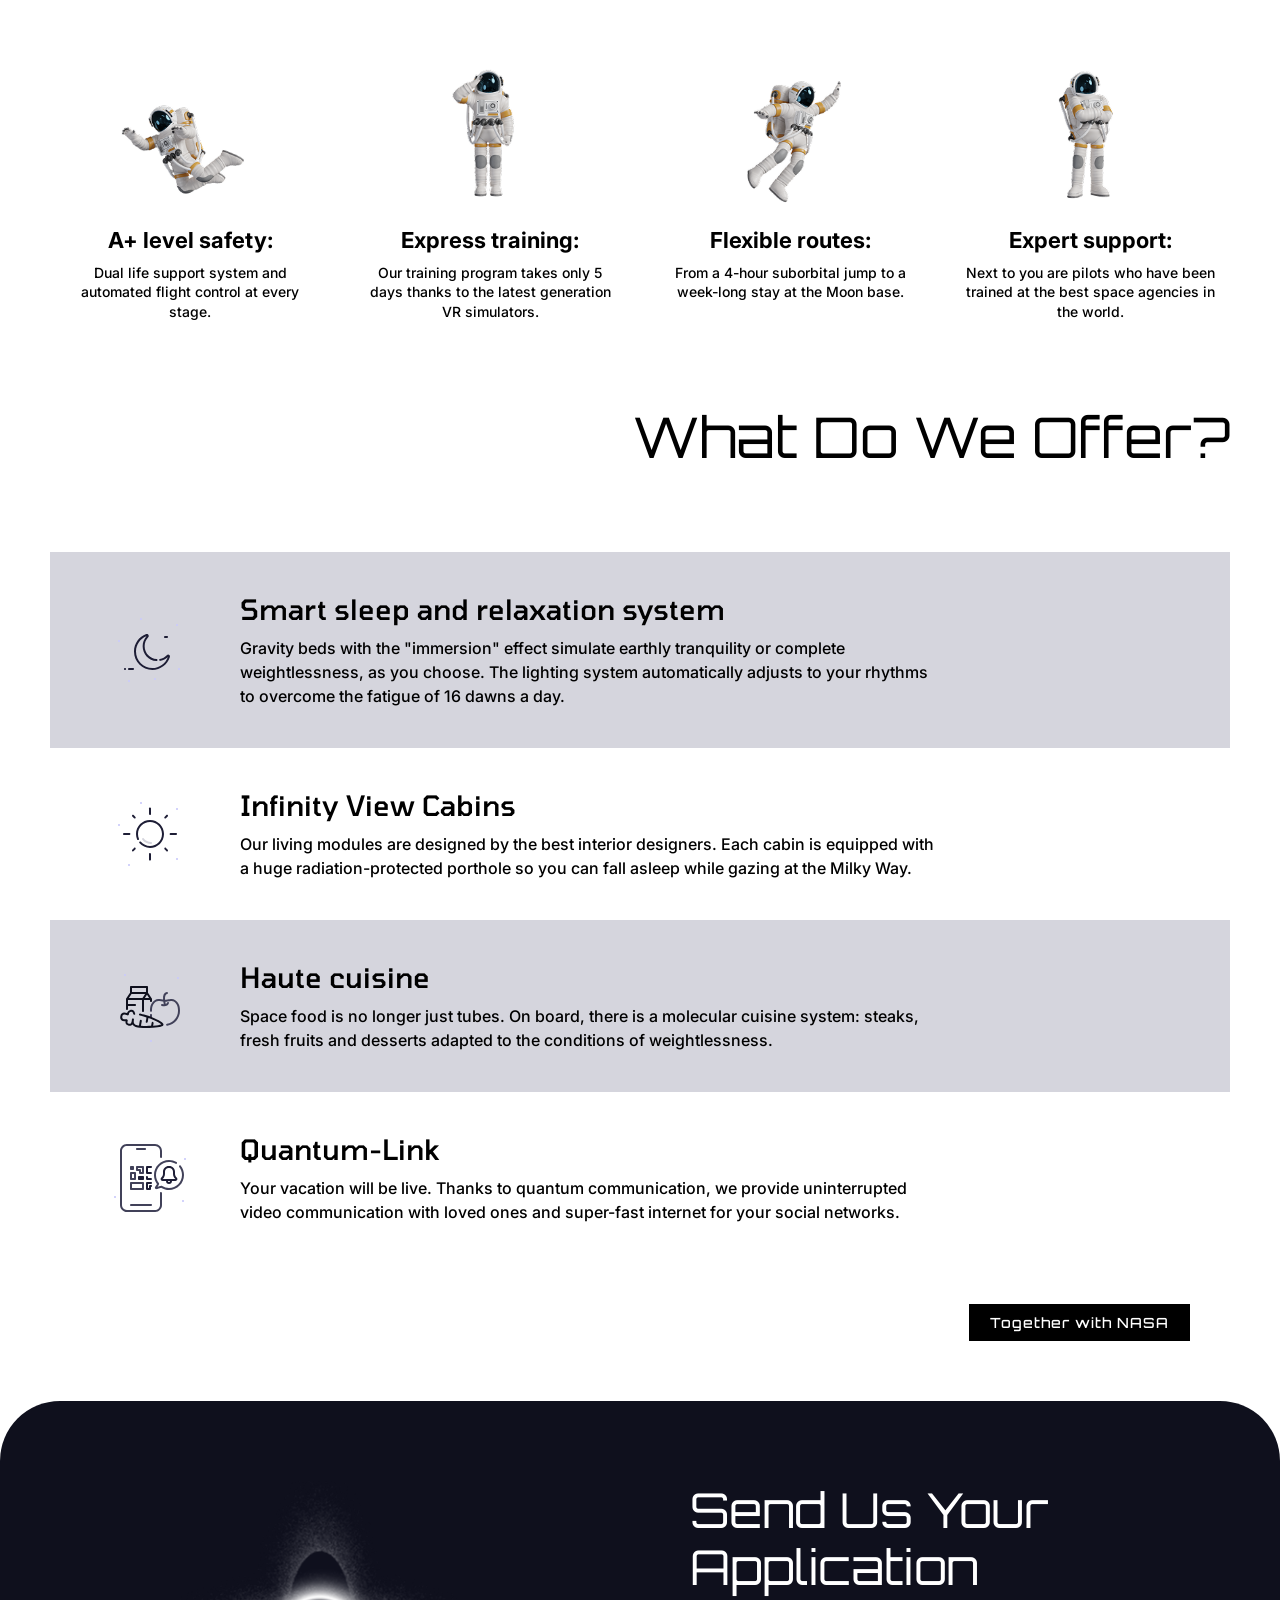
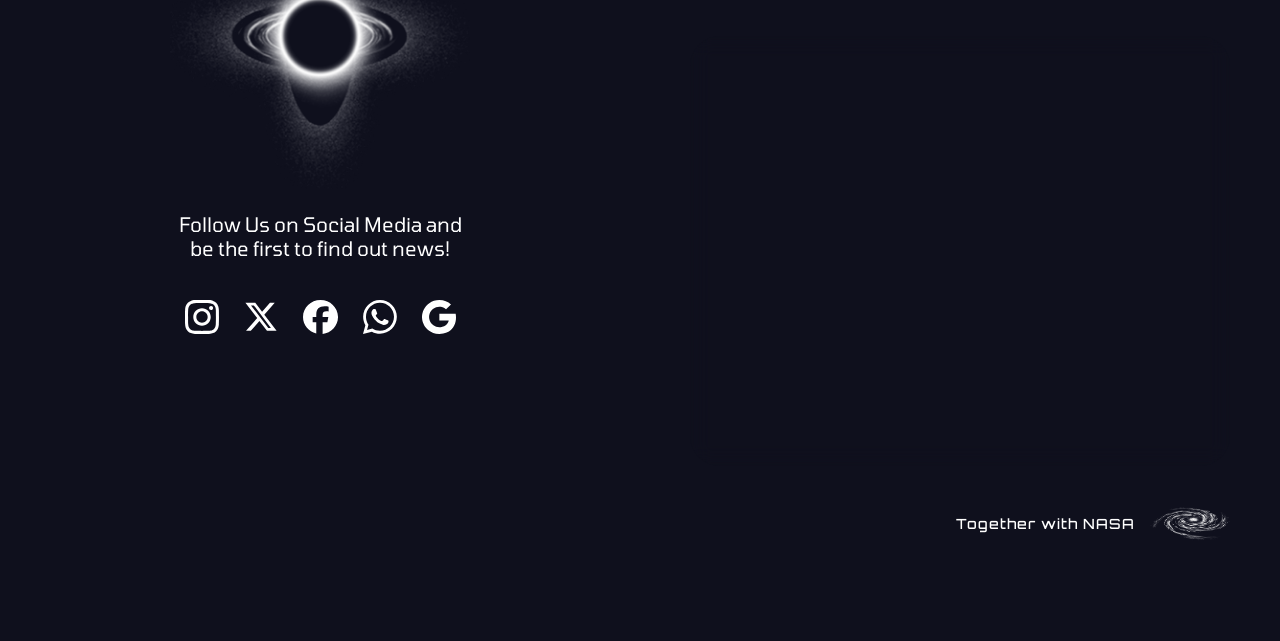
==== commit 71f40b55: "full site" ====
--- a/index.html
+++ b/index.html
@@ -41,7 +41,7 @@
                     <li><a class="nav-link" href="#top">Main Page</a></li>
                     <li><a class="nav-link" href="#s1">Choose Your Tour</a></li>
                     <li><a class="nav-link" href="#s2">Questions</a></li>
-                    <li><a class="nav-link" href="#s3">Contacts</a></li>
+                    <li><a class="nav-link" href="#s3">Offers</a></li>
                 </ul>
            </div>
        </div>
@@ -248,11 +248,11 @@
                 </div>
                 <p>Follow Us on Social Media and be the first to find out news!</p>
                 <div class="social-icons">
-                    <a href="#"><img src="img/inst.svg" alt="Instagram"></a>
+                    <a href="https://www.instagram.com/yuli.ia.h?igsh=cHgwNGE4dzNpczg=" target="_blank"><img src="img/inst.svg" alt="Instagram"></a>
                     <a href="#"><img src="img/x.svg" alt="X"></a>
                     <a href="#"><img src="img/fb.svg" alt="Facebook"></a>
                     <a href="#"><img src="img/wa.svg" alt="WhatsApp"></a>
-                    <a href="#"><img src="img/google.svg" alt="Google"></a>
+                    <a href="https://www.nasa.gov/" target="_blank"><img src="img/google.svg" alt="Google"></a>
                 </div>
             </div>
 
--- a/css/s1.css
+++ b/css/s1.css
@@ -97,3 +97,16 @@
     overflow: hidden;
 }
 
+@media screen and (max-width: 767px) {
+    #s1 .section-title, 
+    .s1 h2 {
+        font-size: 1.8rem !important; 
+        text-align: center;          
+        white-space: normal;       
+        width: 100%;
+    }
+
+    #s1 .section-title::after {
+        display: none; 
+    }
+}
--- a/css/footer.css
+++ b/css/footer.css
@@ -197,4 +197,20 @@
         justify-content: center; 
         margin-bottom: 20px;
     }
+
+    .social-icons a {
+    text-decoration: none;
+    transition: transform 0.3s ease, opacity 0.3s ease;
+    display: inline-block; 
+}
+
+.social-icons a:hover {
+    transform: translateY(-5px); 
+    opacity: 0.8;                
+}
+
+.social-icons img {
+    width: 35px; 
+    height: auto;
+}
 }
--- a/css/nav.css
+++ b/css/nav.css
@@ -29,7 +29,7 @@
     background-color: var(--nav-colour); 
     display: flex;
     border-radius: 0 0 80px 80px;
-    padding: 5px 100px;
+    padding: 2px 100px;
     margin-left: auto;                  /* Центрування блоку всередині nav по-горизонталі */
     margin-right: auto;
     width: auto;
@@ -43,7 +43,7 @@
 }
 
 .topfixed .navbar {
-    justify-content: space-between;     /* Схема вирівнювання лого та меню (desktop) по основній осі (main axis) після прокрутки */
+    justify-content: center;     /* Схема вирівнювання лого та меню (desktop) по основній осі (main axis) після прокрутки */
     /* border-bottom-left-radius: var(--bord-radius); */
     /* border-bottom-right-radius: var(--bord-radius); */
     /* background-image: url(../img/image-in-top.jpg); */
@@ -68,7 +68,7 @@
     display: block;
     color: var(--main-colour);  /* Основний колір меню */
     font-family: "Orbitron", sans-serif;
-    font-size: .9rem;           /* Розмір тексту меню */
+    font-size: .8rem;           /* Розмір тексту меню */
     font-weight: 600;           /* Накреслення тексту меню */
     letter-spacing: .025em;
     white-space: nowrap;
@@ -121,24 +121,26 @@
 @media screen and (max-width: 767px) {
 
     .navbar {
-        justify-content: space-between;
+        justify-content: center;
+        padding: 5px 5px; 
+        border-radius: 0 0 40px 40px; 
+        width: 95%; 
+        min-height: auto;
     }
 
     .navigation ul {
 
-        display: flex;
-        flex-direction: column;
-        visibility: visible;
-        justify-content: flex-start;
-        align-items: flex-start;
-        width: 70vw; /* 70% from Viewport width */
-        height: 100dvh; /* 100% Dynamic viewport height */
-        position: absolute;
-        right: 0;
-        top: 0;
-        padding-top: 80px;
-        transform: translateY(-100%);
-        transition: transform .35s ease;
+        display: flex;       
+        visibility: visible;  
+        transform: none;      
+        position: static ;     
+        flex-direction: row;            
+        justify-content: center;        
+        gap: 12px;                       
+        width: 100%;
+        background-color: transparent;
+        height: auto;
+        padding-top: 0 ;
     }
 
     .open .navigation ul {
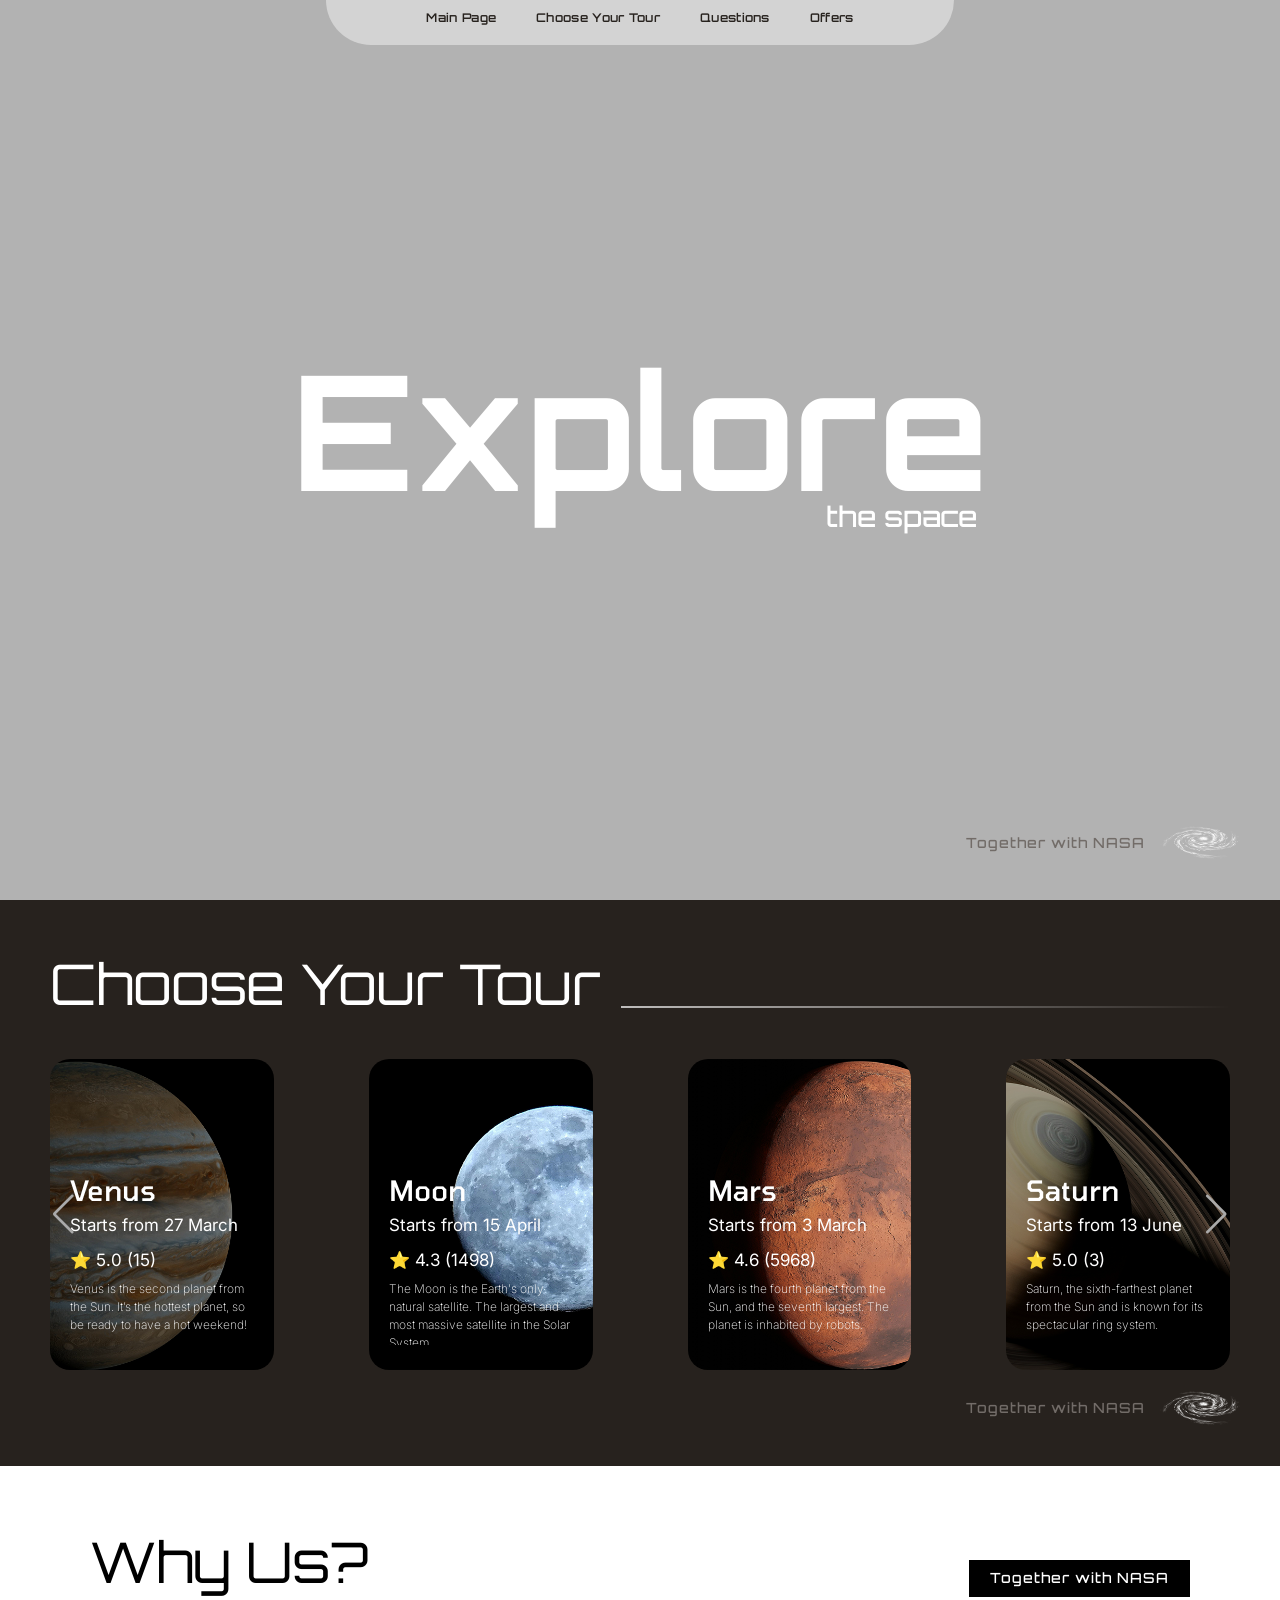
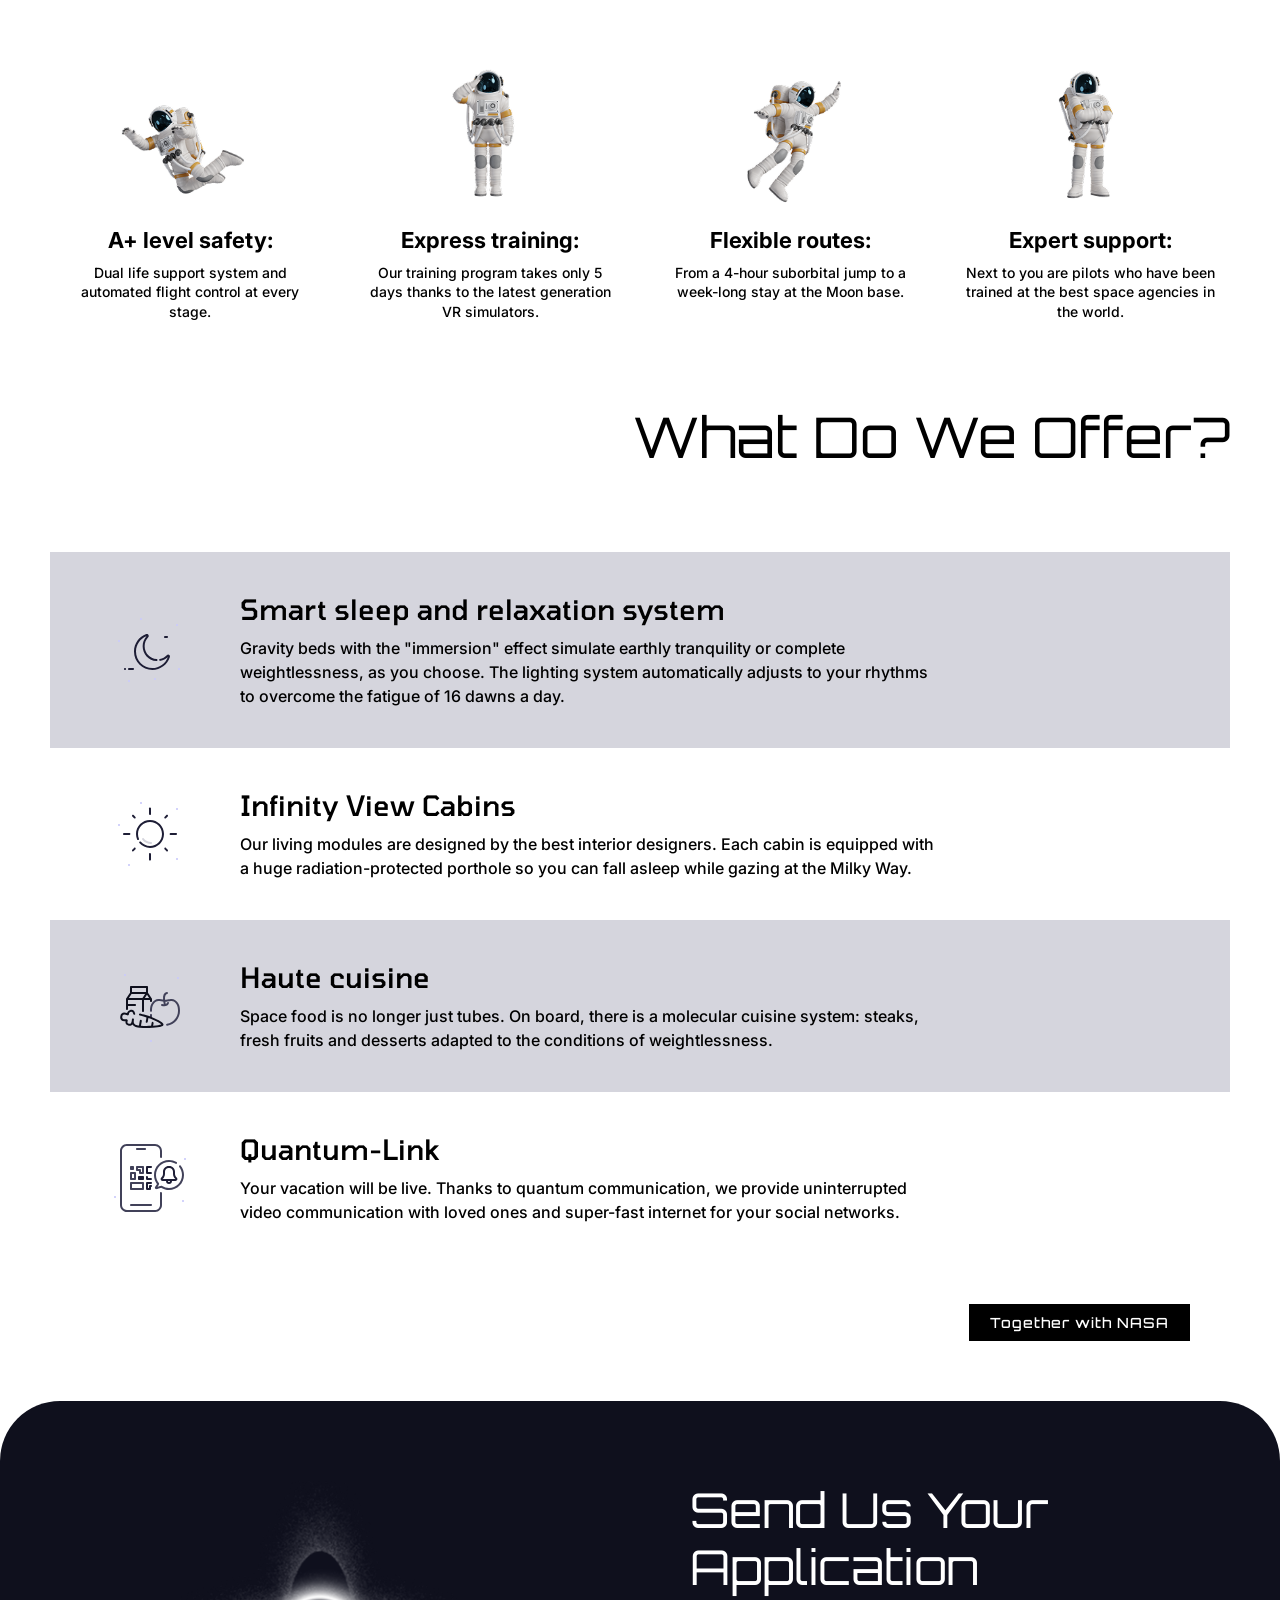
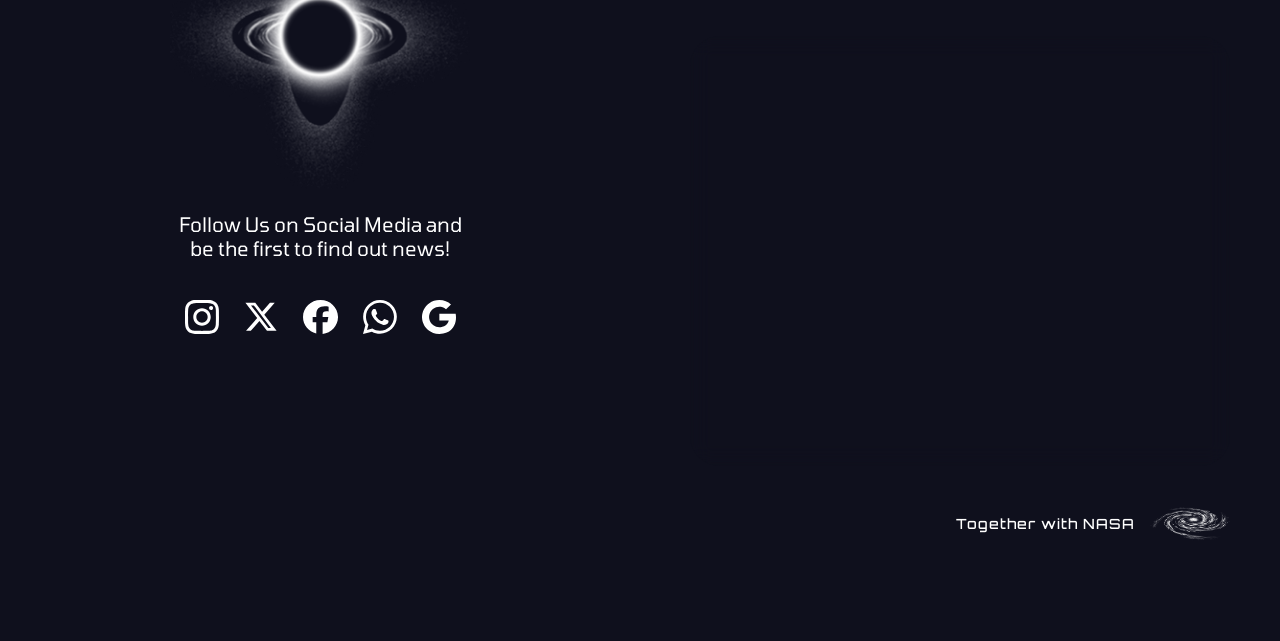
==== commit 2d043cf4: "full" ====
--- a/index.html
+++ b/index.html
@@ -101,8 +101,7 @@
                                 <h3>Mars</h3>
                                 <p class="tour-date">Starts from 3 March</p>
                                 <p class="tour-rate"> ⭐ 4.6 (5968)</p>
-                                <p class="tour-info">Mars is the fourth planet from the Sun, and the seventh largest.
-                                    It’s the only planet we know of inhabited entirely by robots.
+                                <p class="tour-info">Mars is the fourth planet from the Sun, and the seventh largest. The planet is inhabited by robots.
                                 </p>
                             </div>
                         </div>
--- a/css/s2.css
+++ b/css/s2.css
@@ -81,12 +81,6 @@
     color: var(--text-main-color, #000);
     max-width: 250px; 
 }
-
-
-
-
-
-
 @media (max-width: 768px) {
     .offer-header {
         justify-content: center;
@@ -142,4 +136,18 @@
     align-items: center;
     text-align: center;
 }
-}+
+.why-us-header { 
+        display: flex;
+        flex-direction: column; 
+        align-items: center;   
+        gap: 15px;
+    }
+
+    
+    .nasa-black-box {
+        position: static !important; 
+        margin: 0 auto;            
+        font-size: 11px;           
+        padding: 0.6em 1.2em;
+}}
--- a/css/footer.css
+++ b/css/footer.css
@@ -210,7 +210,7 @@
 }
 
 .social-icons img {
-    width: 35px; 
+    width: 25px; 
     height: auto;
 }
 }
--- a/css/nav.css
+++ b/css/nav.css
@@ -68,7 +68,7 @@
     display: block;
     color: var(--main-colour);  /* Основний колір меню */
     font-family: "Orbitron", sans-serif;
-    font-size: .8rem;           /* Розмір тексту меню */
+    font-size: .75rem;           /* Розмір тексту меню */
     font-weight: 600;           /* Накреслення тексту меню */
     letter-spacing: .025em;
     white-space: nowrap;
@@ -163,4 +163,35 @@
     .open ul a:hover {
         color: var(--nav-colour-02);  /* Основний колір мобільного меню (hover) */
     }
+}
+
+@media screen and (max-width: 480px) {
+
+    .navbar {
+        width: 90%;
+        padding: 5px 5px;
+        border-radius: 0 0 40px 40px; 
+        min-height: auto;
+    }
+    .navigation ul {
+        display: flex;
+        flex-wrap: wrap; 
+        justify-content: center;
+        gap: 5px 0;      
+        width: 100%;
+        padding: 0;
+    }
+    .navigation li {
+        flex: 0 0 50%;   
+        display: flex;
+        justify-content: center; }
+
+    .navigation a {
+        padding: 5px 0;
+        margin: 0 !important;
+        line-height: 0.8;
+        font-size: 0.8rem; 
+        white-space: nowrap;
+        text-align: center;
+    }
 }
